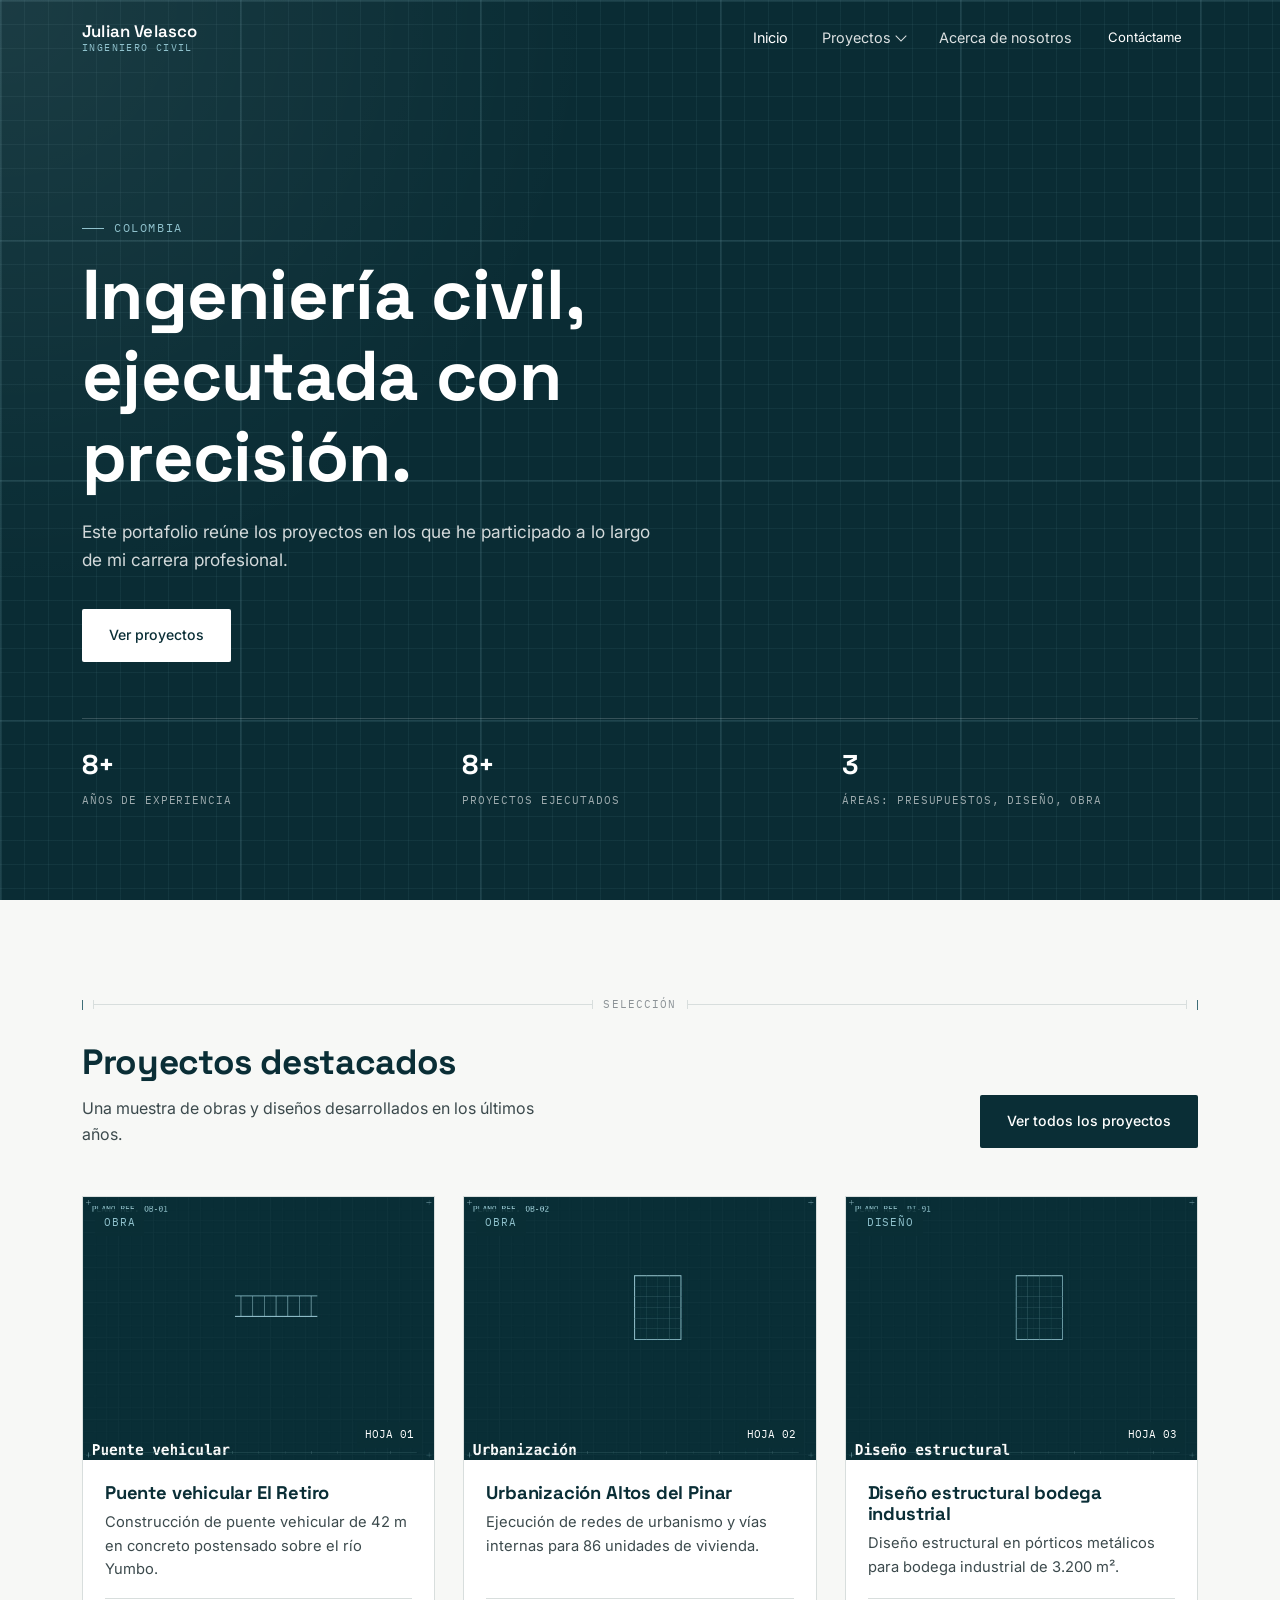
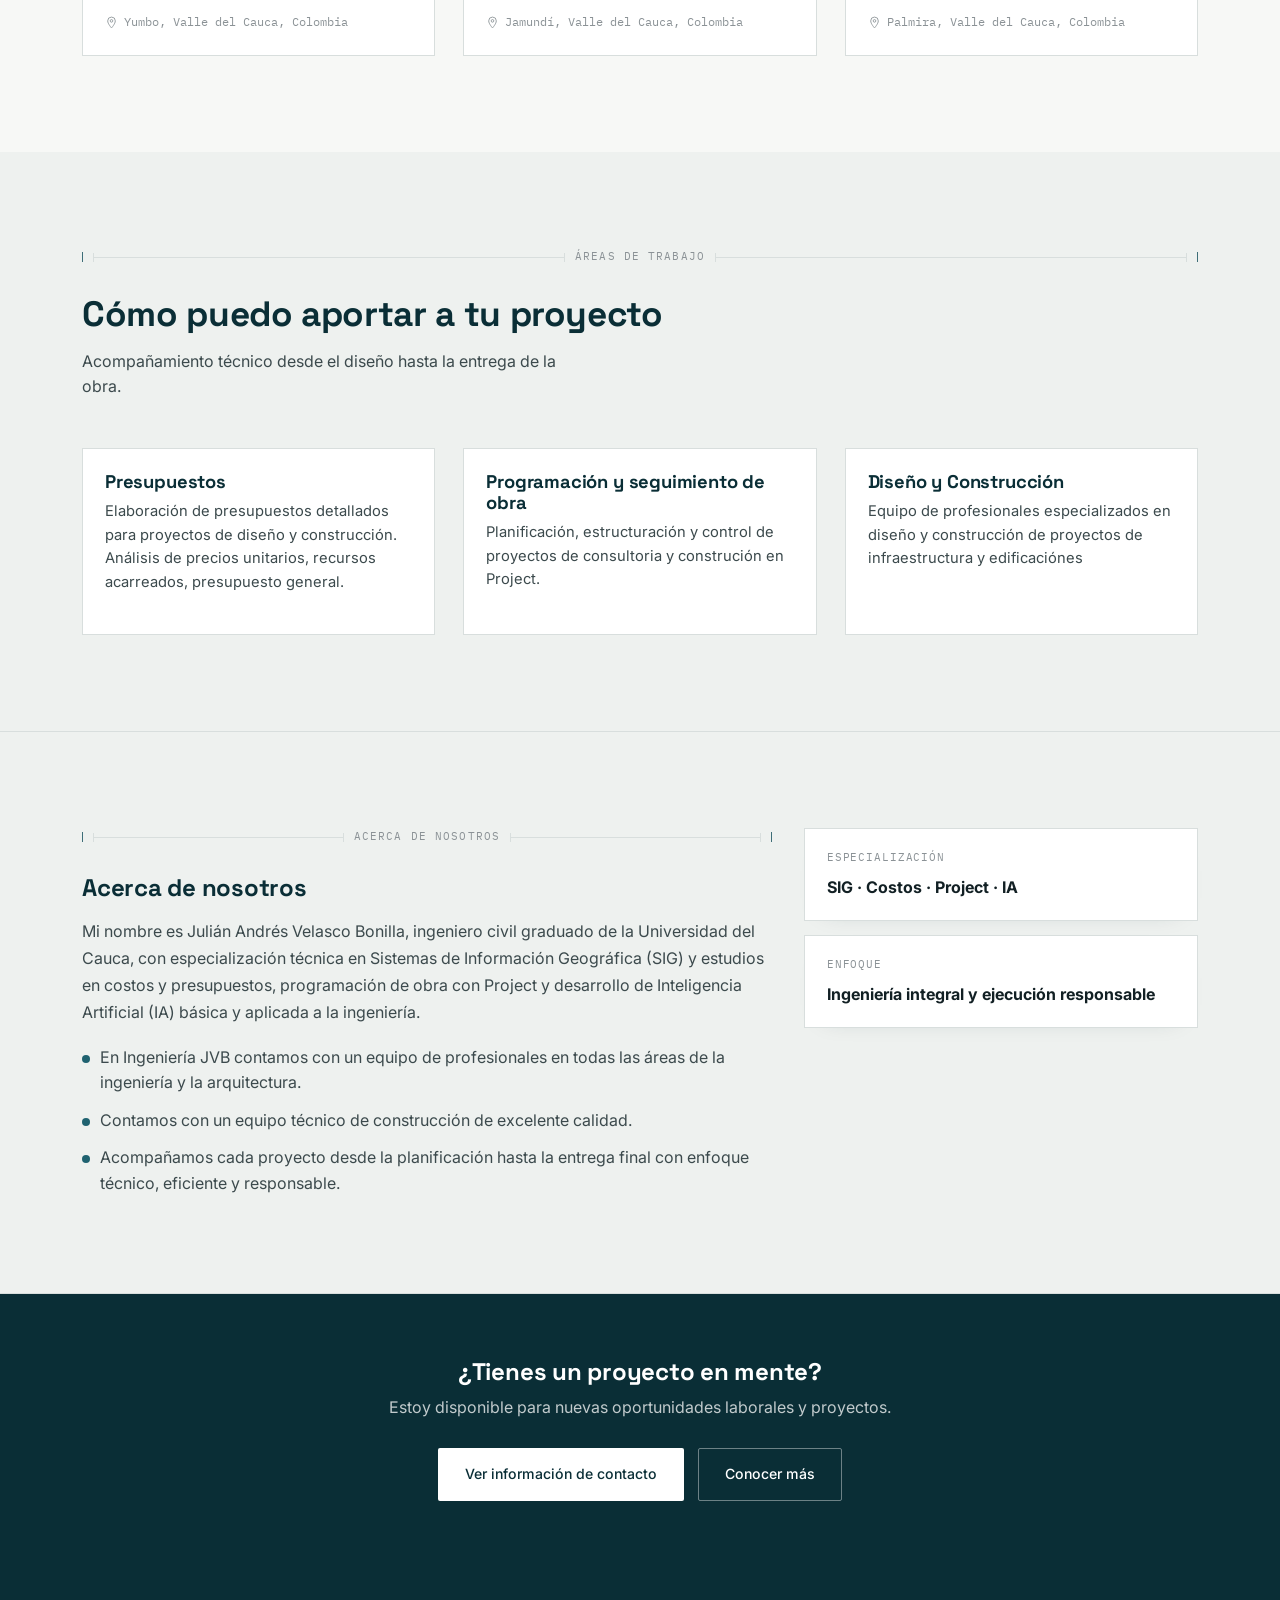
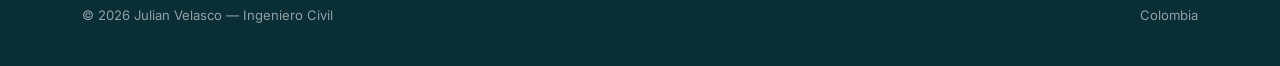
==== index.html @ fae8a579 "Actualizar ubicacion y contenido del sitio" ====
<!DOCTYPE html>
<html lang="es">
<head>
<meta charset="UTF-8">
<meta name="viewport" content="width=device-width, initial-scale=1.0">
<title>Julian Velasco — Ingeniero Civil</title>
<link rel="icon" type="image/png" href="assets/favicon.png">
<meta name="description" content="Portafolio profesional de ingeniería civil: proyectos de obra, diseño estructural, vial e hidráulico.">
<link rel="preconnect" href="https://fonts.googleapis.com">
<link href="https://fonts.googleapis.com/css2?family=Space+Grotesk:wght@500;600;700&family=Inter:wght@400;500;600&family=IBM+Plex+Mono:wght@400;500&display=swap" rel="stylesheet">
<link rel="stylesheet" href="css/style.css">
</head>
<body>

<nav class="nav">
  <div class="nav-inner">
    <a href="index.html" class="brand">Julian Velasco<small>Ingeniero Civil</small></a>
    <button class="nav-toggle" aria-label="Abrir menú"><span></span><span></span><span></span></button>
    <ul class="nav-links">
      <li><a href="index.html" class="active">Inicio</a></li>
      <li class="has-dropdown">
        <button class="drop-btn">Proyectos <span class="caret"></span></button>
        <ul class="dropdown">
          <li><a href="proyectos.html">Todos los proyectos</a></li>
          <li><a href="proyectos.html?cat=obra">Obra</a></li>
          <li><a href="proyectos.html?cat=diseno">Diseños</a></li>
        </ul>
      </li>
      <li><a href="#acerca">Acerca de nosotros</a></li>
      <li><a href="contacto.html#contacto" class="nav-cta">Contáctame</a></li>
    </ul>
  </div>
</nav>

<header class="hero">
  <img class="hero-photo" src="assets/img/hero.jpg" alt="Obra civil en construcción">
  <div class="hero-grid"></div>
  <div class="hero-inner">
    <div class="eyebrow">Colombia</div>
    <h1>Ingeniería civil, ejecutada con precisión.</h1>
    <p class="lead">Este portafolio reúne los proyectos en los que he participado a lo largo de mi carrera profesional.</p>
    <div class="hero-actions">
      <a href="proyectos.html" class="btn btn-primary">Ver proyectos</a>
      
    </div>
    <div class="hero-stats">
      <div class="stat"><b>8+</b><span>Años de experiencia</span></div>
      <div class="stat"><b>8+</b><span>Proyectos ejecutados</span></div>
      <div class="stat"><b>3</b><span>Áreas: Presupuestos, diseño, obra</span></div>
      
    </div>
  </div>
</header>

<section id="proyectos">
  <div class="container">
    <div class="dimline"><span class="tick"></span><span class="rule"></span><span class="label">Selección</span><span class="rule"></span><span class="tick"></span></div>
    <div class="section-head">
      <div>
        <h2>Proyectos destacados</h2>
        <p>Una muestra de obras y diseños desarrollados en los últimos años.</p>
      </div>
      <a href="proyectos.html" class="btn btn-dark">Ver todos los proyectos</a>
    </div>
    <div class="grid-projects" id="featured-projects"></div>
  </div>
</section>

<section style="background:var(--paper-dim);">
  <div class="container">
    <div class="dimline"><span class="tick"></span><span class="rule"></span><span class="label">Áreas de trabajo</span><span class="rule"></span><span class="tick"></span></div>
    <div class="section-head">
      <div>
        <h2>Cómo puedo aportar a tu proyecto</h2>
        <p>Acompañamiento técnico desde el diseño hasta la entrega de la obra.</p>
      </div>
    </div>
    <div class="grid-projects">
      <div class="sheet-card" style="cursor:default;">
        <div class="sheet-body">
          <h3>Presupuestos</h3>
          <p>Elaboración de presupuestos detallados para proyectos de diseño y construcción. Análisis de precios unitarios, recursos acarreados, presupuesto general.</p>
        </div>
      </div>
      <div class="sheet-card" style="cursor:default;">
        <div class="sheet-body">
          <h3>Programación y seguimiento de obra</h3>
          <p>Planificación, estructuración y control de proyectos de consultoria y construción en Project.</p>
        </div>
      </div>
      <div class="sheet-card" style="cursor:default;">
        <div class="sheet-body">
          <h3>Diseño y Construcción</h3>
          <p>Equipo de profesionales especializados en diseño y construcción de proyectos de infraestructura y edificaciónes</p>
        </div>
      </div>
    </div>
  </div>
</section>

<section id="acerca" class="about-section">
  <div class="container about-grid">
    <div class="about-copy">
      <div class="dimline"><span class="tick"></span><span class="rule"></span><span class="label">Acerca de nosotros</span><span class="rule"></span><span class="tick"></span></div>
      <h2 id="about-title">Acerca de nosotros</h2>
      <p id="about-description"></p>
      <ul id="about-list" class="about-list"></ul>
    </div>
    <div class="about-panel">
      <div class="mini-stat">
        <span>Especialización</span>
        <strong>SIG · Costos · Project · IA</strong>
      </div>
      <div class="mini-stat">
        <span>Enfoque</span>
        <strong>Ingeniería integral y ejecución responsable</strong>
      </div>
    </div>
  </div>
</section>

<section class="contact-cta">
  <div class="container">
    <h2>¿Tienes un proyecto en mente?</h2>
    <p>Estoy disponible para nuevas oportunidades laborales y proyectos.</p>
    <div class="contact-links">
      <a href="contacto.html#contacto" class="btn btn-primary">Ver información de contacto</a>
      <a href="#acerca" class="btn btn-ghost">Conocer más</a>
    </div>
  </div>
</section>

<footer>
  <div class="container footer-inner">
    <span>© <span id="year"></span> Julian Velasco — Ingeniero Civil</span>
    <span>Colombia</span>
  </div>
</footer>

<script src="js/data.js"></script>
<script src="js/main.js"></script>
</body>
</html>
---- css/style.css ----
/* ============================================================
   SISTEMA DE DISEÑO — Portafolio Ingeniería Civil
   Paleta: azul petróleo + blanco, acento "blueprint"
   ============================================================ */

:root{
  /* Color */
  --petrol-950:#0A2E36;
  --petrol-800:#123C46;
  --petrol-700:#17505D;
  --petrol-600:#1F6270;
  --petrol-500:#2C7F8F;
  --blueprint:#8FC1CC;
  --blueprint-dim:#3E6E78;
  --paper:#F7F8F6;
  --paper-dim:#EEF1EF;
  --ink:#122024;
  --ink-soft:#3C4A4D;
  --concrete:#8B9296;
  --line:#D8DEDD;
  --white:#FFFFFF;

  /* Tipografía */
  --font-display:'Space Grotesk', sans-serif;
  --font-body:'Inter', sans-serif;
  --font-mono:'IBM Plex Mono', monospace;

  /* Layout */
  --maxw:1180px;
  --nav-h:76px;
  --radius:2px;
}

*{box-sizing:border-box;}
html{scroll-behavior:smooth;}
body{
  margin:0;
  font-family:var(--font-body);
  color:var(--ink);
  background:var(--paper);
  line-height:1.6;
  -webkit-font-smoothing:antialiased;
}
h1,h2,h3,h4{
  font-family:var(--font-display);
  color:var(--petrol-950);
  margin:0 0 .4em 0;
  line-height:1.15;
  letter-spacing:-0.01em;
}
a{color:inherit;text-decoration:none;}
img{max-width:100%;display:block;}
ul{margin:0;padding:0;list-style:none;}
button{font-family:inherit;cursor:pointer;}

.mono{font-family:var(--font-mono);}
.container{max-width:var(--maxw);margin:0 auto;padding:0 32px;}
.eyebrow{
  font-family:var(--font-mono);
  font-size:.72rem;
  letter-spacing:.14em;
  text-transform:uppercase;
  color:var(--blueprint-dim);
  display:flex;
  align-items:center;
  gap:10px;
}
.eyebrow::before{
  content:'';
  width:22px;height:1px;
  background:var(--blueprint-dim);
  display:inline-block;
}

:focus-visible{
  outline:2px solid var(--petrol-600);
  outline-offset:3px;
}

@media (prefers-reduced-motion: reduce){
  *{animation:none !important; transition:none !important; scroll-behavior:auto !important;}
}

/* ============================================================
   BARRA DE MEDICIÓN — elemento firma, usada como separador
   ============================================================ */
.dimline{
  display:flex;
  align-items:center;
  gap:10px;
  color:var(--blueprint-dim);
  margin:0 0 28px 0;
}
.dimline .tick{width:1px;height:10px;background:var(--blueprint-dim);}
.dimline .rule{flex:1;height:1px;background:var(--line);position:relative;}
.dimline .rule::before,
.dimline .rule::after{
  content:'';
  position:absolute;top:-4px;
  width:1px;height:9px;background:var(--line);
}
.dimline .rule::before{left:0;}
.dimline .rule::after{right:0;}
.dimline .label{
  font-family:var(--font-mono);
  font-size:.7rem;
  letter-spacing:.1em;
  text-transform:uppercase;
  color:var(--concrete);
  white-space:nowrap;
}

/* ============================================================
   NAVEGACIÓN
   ============================================================ */
.nav{
  position:fixed;top:0;left:0;right:0;
  height:var(--nav-h);
  z-index:100;
  background:rgba(10,46,54,0.0);
  transition:background .3s ease, box-shadow .3s ease;
}
.nav.scrolled{
  background:var(--petrol-950);
  box-shadow:0 1px 0 rgba(255,255,255,.06);
}
.nav.solid{ background:var(--petrol-950); }
.nav-inner{
  max-width:var(--maxw);
  margin:0 auto;
  height:100%;
  padding:0 32px;
  display:flex;
  align-items:center;
  justify-content:space-between;
}
.brand{
  font-family:var(--font-display);
  font-weight:600;
  font-size:1.05rem;
  color:var(--white);
  letter-spacing:.01em;
  display:flex;
  flex-direction:column;
  line-height:1.1;
}
.brand small{
  font-family:var(--font-mono);
  font-size:.62rem;
  letter-spacing:.14em;
  text-transform:uppercase;
  color:var(--blueprint);
  font-weight:400;
  margin-top:2px;
}
.nav-links{
  display:flex;
  align-items:center;
  gap:6px;
}
.nav-links > li{position:relative;}
.nav-links a, .nav-links .drop-btn{
  display:inline-flex;
  align-items:center;
  gap:6px;
  color:rgba(255,255,255,.85);
  font-size:.9rem;
  padding:10px 14px;
  border:none;
  background:none;
  transition:color .2s ease;
}
.nav-links a:hover, .nav-links .drop-btn:hover{color:var(--white);}
.nav-links a.active{color:var(--white);}
.caret{
  width:8px;height:8px;
  border-right:1px solid currentColor;
  border-bottom:1px solid currentColor;
  transform:rotate(45deg);
  margin-top:-3px;
  transition:transform .2s ease;
}
.has-dropdown:hover .caret{transform:rotate(225deg);margin-top:3px;}

.dropdown{
  position:absolute;
  top:100%;left:0;
  min-width:200px;
  background:var(--white);
  border:1px solid var(--line);
  box-shadow:0 12px 24px -8px rgba(10,46,54,.25);
  padding:6px;
  opacity:0;
  visibility:hidden;
  transform:translateY(6px);
  transition:opacity .18s ease, transform .18s ease, visibility .18s;
}
.has-dropdown:hover .dropdown{
  opacity:1;visibility:visible;transform:translateY(0);
}
.dropdown a{
  display:block;
  color:var(--ink) !important;
  padding:10px 12px;
  font-size:.87rem;
  border-radius:2px;
}
.dropdown a:hover{background:var(--paper-dim);}

.nav-cta{
  border:1px solid rgba(255,255,255,.35);
  color:var(--white) !important;
  padding:8px 16px !important;
  font-size:.82rem !important;
}
.nav-cta:hover{
  background:var(--white);
  color:var(--petrol-950) !important;
}

.nav-toggle{
  display:none;
  flex-direction:column;
  gap:5px;
  background:none;border:none;padding:8px;
}
.nav-toggle span{width:22px;height:2px;background:var(--white);display:block;}

@media (max-width: 880px){
  .nav-toggle{display:flex;}
  .nav-links{
    position:fixed;
    top:var(--nav-h);left:0;right:0;bottom:0;
    background:var(--petrol-950);
    flex-direction:column;
    align-items:stretch;
    padding:12px 24px 40px;
    gap:0;
    overflow-y:auto;
    transform:translateX(100%);
    transition:transform .25s ease;
  }
  .nav-links.open{transform:translateX(0);}
  .nav-links a, .nav-links .drop-btn{
    width:100%;
    padding:16px 4px;
    border-bottom:1px solid rgba(255,255,255,.08);
    justify-content:space-between;
    color:var(--white);
  }
  .dropdown{
    position:static;
    opacity:1;visibility:visible;transform:none;
    display:none;
    background:rgba(255,255,255,.04);
    border:none;box-shadow:none;
    padding:0 0 0 12px;
  }
  .has-dropdown.open .dropdown{display:block;}
  .has-dropdown.open .caret{transform:rotate(225deg);}
  .dropdown a{color:rgba(255,255,255,.75) !important;border-bottom:none;padding:12px;}
  .nav-cta{margin-top:16px;text-align:center;}
}

/* ============================================================
   HERO
   ============================================================ */
.hero{
  position:relative;
  min-height:100vh;
  display:flex;
  align-items:flex-end;
  color:var(--white);
  background:
    radial-gradient(circle at top left, rgba(255,255,255,.08), transparent 38%),
    linear-gradient(180deg, rgba(10,46,54,.72) 0%, rgba(10,46,54,.38) 45%, rgba(10,46,54,.95) 100%),
    var(--petrol-950);
  overflow:hidden;
}
.hero-photo{
  display:none;
}
.hero-grid{
  position:absolute;
  inset:0;
  display:block;
  background-color:rgba(8,35,40,.12);
  background-image:
    linear-gradient(rgba(143,193,204,.12) 1px, transparent 1px),
    linear-gradient(90deg, rgba(143,193,204,.12) 1px, transparent 1px),
    linear-gradient(rgba(143,193,204,.20) 2px, transparent 2px),
    linear-gradient(90deg, rgba(143,193,204,.20) 2px, transparent 2px);
  background-size:24px 24px, 24px 24px, 240px 240px, 240px 240px;
  opacity:.55;
  pointer-events:none;
  z-index:0;
}

.hero-inner{
  position:relative;
  z-index:2;
  width:100%;
  padding:calc(var(--nav-h) + 24px) 32px 88px;
  max-width:var(--maxw);
  margin:0 auto;
}
.hero .eyebrow{color:var(--blueprint);}
.hero .eyebrow::before{background:var(--blueprint);}
.hero h1{
  color:var(--white);
  font-size:clamp(2.4rem, 6vw, 4.4rem);
  max-width:14ch;
  margin:18px 0 20px;
}
.hero p.lead{
  max-width:52ch;
  font-size:1.08rem;
  color:rgba(255,255,255,.82);
  margin-bottom:36px;
}
.hero-actions{display:flex;gap:14px;flex-wrap:wrap;margin-bottom:56px;}

.btn{
  display:inline-flex;
  align-items:center;
  gap:8px;
  padding:14px 26px;
  font-size:.88rem;
  font-weight:500;
  border-radius:2px;
  border:1px solid transparent;
  transition:all .2s ease;
}
.btn-primary{background:var(--white);color:var(--petrol-950);}
.btn-primary:hover{background:var(--blueprint);}
.btn-ghost{border-color:rgba(255,255,255,.4);color:var(--white);}
.btn-ghost:hover{background:rgba(255,255,255,.1);border-color:var(--white);}
.btn-dark{background:var(--petrol-950);color:var(--white);}
.btn-dark:hover{background:var(--petrol-700);}

.hero-stats{
  display:grid;
  grid-template-columns:repeat(auto-fit, minmax(140px,1fr));
  border-top:1px solid rgba(255,255,255,.18);
  padding-top:24px;
  gap:24px;
}
.hero-stats .stat b{
  display:block;
  font-family:var(--font-display);
  font-size:1.7rem;
  color:var(--white);
}
.hero-stats .stat span{
  font-family:var(--font-mono);
  font-size:.68rem;
  letter-spacing:.08em;
  text-transform:uppercase;
  color:rgba(255,255,255,.6);
}

/* ============================================================
   SECCIONES GENERALES
   ============================================================ */
section{padding:96px 0;}
.section-head{
  display:flex;
  justify-content:space-between;
  align-items:flex-end;
  gap:24px;
  margin-bottom:48px;
  flex-wrap:wrap;
}
.section-head h2{font-size:clamp(1.6rem,3vw,2.2rem);}
.section-head p{color:var(--ink-soft);max-width:48ch;margin:0;}

.page-header{
  padding:calc(var(--nav-h) + 64px) 0 56px;
  background:var(--petrol-950);
  color:var(--white);
  position:relative;
  overflow:hidden;
}
.page-header .hero-grid{opacity:.5;}
.page-header h1{color:var(--white);font-size:clamp(2rem,4vw,3rem);margin-bottom:12px;}
.page-header p{color:rgba(255,255,255,.75);max-width:60ch;margin:0;}
.page-header .eyebrow{color:var(--blueprint);margin-bottom:14px;}
.page-header .eyebrow::before{background:var(--blueprint);}

.page-header + .contact-summary {
  margin-top: 0;
}

.contact-summary {
  background: var(--white);
  border-top: 1px solid var(--line);
  border-bottom: 1px solid var(--line);
  padding: 0;
  height: 220px;
  width: min(50vw, 700px);
  margin: 0 auto;
}

/* Tarjetas de proyecto — estilo "hoja de plano" */
.grid-projects{
  display:grid;
  grid-template-columns:repeat(auto-fill, minmax(300px,1fr));
  gap:28px;
}
.sheet-card{
  background:var(--white);
  border:1px solid var(--line);
  transition:transform .22s ease, box-shadow .22s ease, border-color .22s ease;
  display:flex;
  flex-direction:column;
}
.sheet-card:hover{
  transform:translateY(-4px);
  box-shadow:0 20px 32px -16px rgba(10,46,54,.22);
  border-color:var(--petrol-500);
}
.sheet-media{
  position:relative;
  aspect-ratio:4/3;
  overflow:hidden;
  background:var(--petrol-800);
}
.sheet-media img{width:100%;height:100%;object-fit:cover;transition:transform .4s ease;}
.sheet-card:hover .sheet-media img{transform:scale(1.05);}
.sheet-tag{
  position:absolute;top:12px;left:12px;
  background:rgba(10,46,54,.85);
  color:var(--blueprint);
  font-family:var(--font-mono);
  font-size:.66rem;
  letter-spacing:.08em;
  text-transform:uppercase;
  padding:5px 9px;
}
.sheet-num{
  position:absolute;bottom:12px;right:12px;
  font-family:var(--font-mono);
  font-size:.7rem;
  color:var(--white);
  background:rgba(10,46,54,.85);
  padding:4px 8px;
}
.sheet-body{padding:22px 22px 24px;flex:1;display:flex;flex-direction:column;}
.sheet-body h3{font-size:1.15rem;margin-bottom:8px;}
.sheet-body p{color:var(--ink-soft);font-size:.92rem;margin:0 0 16px;flex:1;}
.sheet-loc{
  display:flex;
  align-items:center;
  gap:6px;
  font-family:var(--font-mono);
  font-size:.72rem;
  color:var(--concrete);
  padding-top:14px;
  border-top:1px solid var(--line);
}
.sheet-loc svg{flex-shrink:0;}

/* Filtros de categoría */
.filters{
  display:flex;
  gap:8px;
  margin-bottom:40px;
  flex-wrap:wrap;
}
.filter-btn{
  background:var(--white);
  border:1px solid var(--line);
  color:var(--ink-soft);
  padding:9px 18px;
  font-size:.82rem;
  font-family:var(--font-mono);
  letter-spacing:.03em;
  border-radius:2px;
  transition:all .18s ease;
}
.filter-btn:hover{border-color:var(--petrol-600);color:var(--petrol-700);}
.filter-btn.active{background:var(--petrol-950);border-color:var(--petrol-950);color:var(--white);}

/* ============================================================
   DETALLE DE PROYECTO
   ============================================================ */
.project-detail .page-header{padding-bottom:40px;}
.detail-meta{
  display:flex;
  flex-wrap:wrap;
  gap:32px;
  margin-top:28px;
  padding-top:24px;
  border-top:1px solid rgba(255,255,255,.15);
}
.detail-meta .meta-item span{
  display:block;
  font-family:var(--font-mono);
  font-size:.66rem;
  letter-spacing:.1em;
  text-transform:uppercase;
  color:var(--blueprint);
  margin-bottom:4px;
}
.detail-meta .meta-item b{color:var(--white);font-weight:500;font-size:.95rem;}

.detail-body{padding-top:64px;}
.detail-grid{
  display:grid;
  grid-template-columns:1.6fr 1fr;
  gap:56px;
}
.detail-desc h2{font-size:1.4rem;margin-bottom:18px;}
.detail-desc p{color:var(--ink-soft);margin-bottom:18px;}
.detail-desc ul{margin:0 0 18px 0;}
.detail-desc li{
  color:var(--ink-soft);
  padding-left:20px;
  position:relative;
  margin-bottom:10px;
}
.detail-desc li::before{
  content:'';
  position:absolute;left:0;top:9px;
  width:8px;height:1px;background:var(--petrol-600);
}
.detail-map{
  background:var(--paper-dim);
  border:1px solid var(--line);
  padding:20px;
  align-self:start;
  position:sticky;top:calc(var(--nav-h) + 24px);
}
.detail-map h4{
  font-family:var(--font-mono);
  font-size:.7rem;
  letter-spacing:.1em;
  text-transform:uppercase;
  color:var(--concrete);
  margin-bottom:14px;
}
.coord{
  font-family:var(--font-mono);
  color:var(--petrol-700);
  font-size:.95rem;
  margin-bottom:10px;
}
.detail-map iframe{width:100%;height:220px;border:0;filter:grayscale(.2);}
.detail-map a.map-link{
  display:inline-block;margin-top:12px;
  font-size:.82rem;color:var(--petrol-600);
  border-bottom:1px solid currentColor;
}

.gallery{
  display:grid;
  grid-template-columns:repeat(auto-fill,minmax(220px,1fr));
  gap:14px;
  margin-top:48px;
}
.gallery img, .gallery video{
  width:100%;height:200px;object-fit:cover;
  border:1px solid var(--line);
}

/* ============================================================
   CERTIFICADOS
   ============================================================ */
.cert-tabs{display:flex;gap:6px;margin-bottom:40px;border-bottom:1px solid var(--line);}
.cert-tab-btn{
  background:none;border:none;
  padding:14px 6px;margin-right:28px;
  font-family:var(--font-mono);
  font-size:.8rem;letter-spacing:.05em;text-transform:uppercase;
  color:var(--concrete);
  border-bottom:2px solid transparent;
  margin-bottom:-1px;
}
.cert-tab-btn.active{color:var(--petrol-950);border-bottom-color:var(--petrol-600);}
.cert-panel{display:none;}
.cert-panel.active{display:block;}

.grid-certs{
  display:grid;
  grid-template-columns:repeat(auto-fill,minmax(260px,1fr));
  gap:24px;
}
.cert-card{
  background:var(--white);
  border:1px solid var(--line);
  overflow:hidden;
}
.cert-thumb{aspect-ratio:1.4/1;background:var(--paper-dim);overflow:hidden;}
.cert-thumb img{width:100%;height:100%;object-fit:cover;}
.cert-info{padding:18px 20px;}
.cert-info h4{font-size:1rem;margin-bottom:4px;}
.cert-info p{margin:0;font-size:.84rem;color:var(--ink-soft);}
.cert-info .cert-year{
  font-family:var(--font-mono);
  font-size:.7rem;color:var(--concrete);
  margin-top:8px;display:block;
}
.cert-info a.cert-view{
  display:inline-block;margin-top:10px;
  font-size:.8rem;color:var(--petrol-600);
  border-bottom:1px solid currentColor;
}

/* ============================================================
   CONTACTOS / REFERENCIAS
   ============================================================ */
.grid-refs{
  display:grid;
  grid-template-columns:repeat(auto-fill,minmax(300px,1fr));
  gap:24px;
}
.ref-card{
  background:var(--white);
  border:1px solid var(--line);
  padding:26px;
  border-top:3px solid var(--petrol-600);
}
.ref-card h4{font-size:1.05rem;margin-bottom:2px;}
.ref-role{
  font-family:var(--font-mono);
  font-size:.74rem;color:var(--blueprint-dim);
  margin-bottom:14px;display:block;
}
.ref-company{
  font-weight:600;color:var(--ink);
  margin-bottom:14px;font-size:.9rem;
}
.ref-list{margin-top:14px;border-top:1px solid var(--line);padding-top:14px;}
.ref-list li{
  display:flex;gap:10px;align-items:center;
  font-size:.86rem;color:var(--ink-soft);
  margin-bottom:8px;
}
.ref-list li svg{flex-shrink:0;color:var(--petrol-600);}
.ref-list a{color:var(--ink-soft);}
.ref-list a:hover{color:var(--petrol-700);}
.ref-note{
  background:var(--paper-dim);
  border:1px dashed var(--line);
  padding:20px 24px;
  font-size:.85rem;
  color:var(--ink-soft);
  margin-bottom:40px;
}

/* Contacto directo */
.contact-cta{
  background:var(--petrol-950);
  color:var(--white);
  padding:64px 0;
  text-align:center;
  margin-top: 0;
}
.contact-cta h2{color:var(--white);}
.contact-cta p{color:rgba(255,255,255,.75);max-width:52ch;margin:0 auto 28px;}
.contact-links{display:flex;gap:14px;justify-content:center;flex-wrap:wrap;}

.about-section{
  background:var(--paper-dim);
  border-top:1px solid var(--line);
  border-bottom:1px solid var(--line);
}
.about-grid{
  display:grid;
  grid-template-columns:1.4fr .8fr;
  gap:32px;
  align-items:start;
}
.about-copy h2{
  margin:18px 0 16px;
}
.about-copy p{
  color:var(--ink-soft);
  line-height:1.7;
  margin:0 0 18px;
}
.about-list{
  list-style:none;
  padding:0;
  margin:0;
  display:grid;
  gap:12px;
}
.about-list li{
  position:relative;
  padding-left:18px;
  color:var(--ink-soft);
}
.about-list li::before{
  content:"";
  position:absolute;
  left:0;
  top:10px;
  width:8px;
  height:8px;
  border-radius:50%;
  background:var(--petrol-600);
}
.about-panel{
  display:grid;
  gap:14px;
}
.mini-stat{
  background:var(--white);
  border:1px solid var(--line);
  padding:20px 22px;
  box-shadow:0 10px 25px -22px rgba(10,46,54,.25);
}
.mini-stat span{
  display:block;
  font-family:var(--font-mono);
  font-size:.68rem;
  letter-spacing:.08em;
  text-transform:uppercase;
  color:var(--concrete);
  margin-bottom:8px;
}
.mini-stat strong{
  font-size:1rem;
  color:var(--ink);
  line-height:1.5;
}

/* ============================================================
   FOOTER
   ============================================================ */
footer{
  background:var(--petrol-950);
  color:rgba(255,255,255,.55);
  padding:40px 0;
  font-size:.82rem;
}
.footer-inner{
  display:flex;justify-content:space-between;align-items:center;flex-wrap:wrap;gap:16px;
}
footer a{color:rgba(255,255,255,.8);}
footer a:hover{color:var(--white);}

@media (max-width: 780px){
  .detail-grid{grid-template-columns:1fr;}
  .detail-map{position:static;}
  section{padding:64px 0;}
}
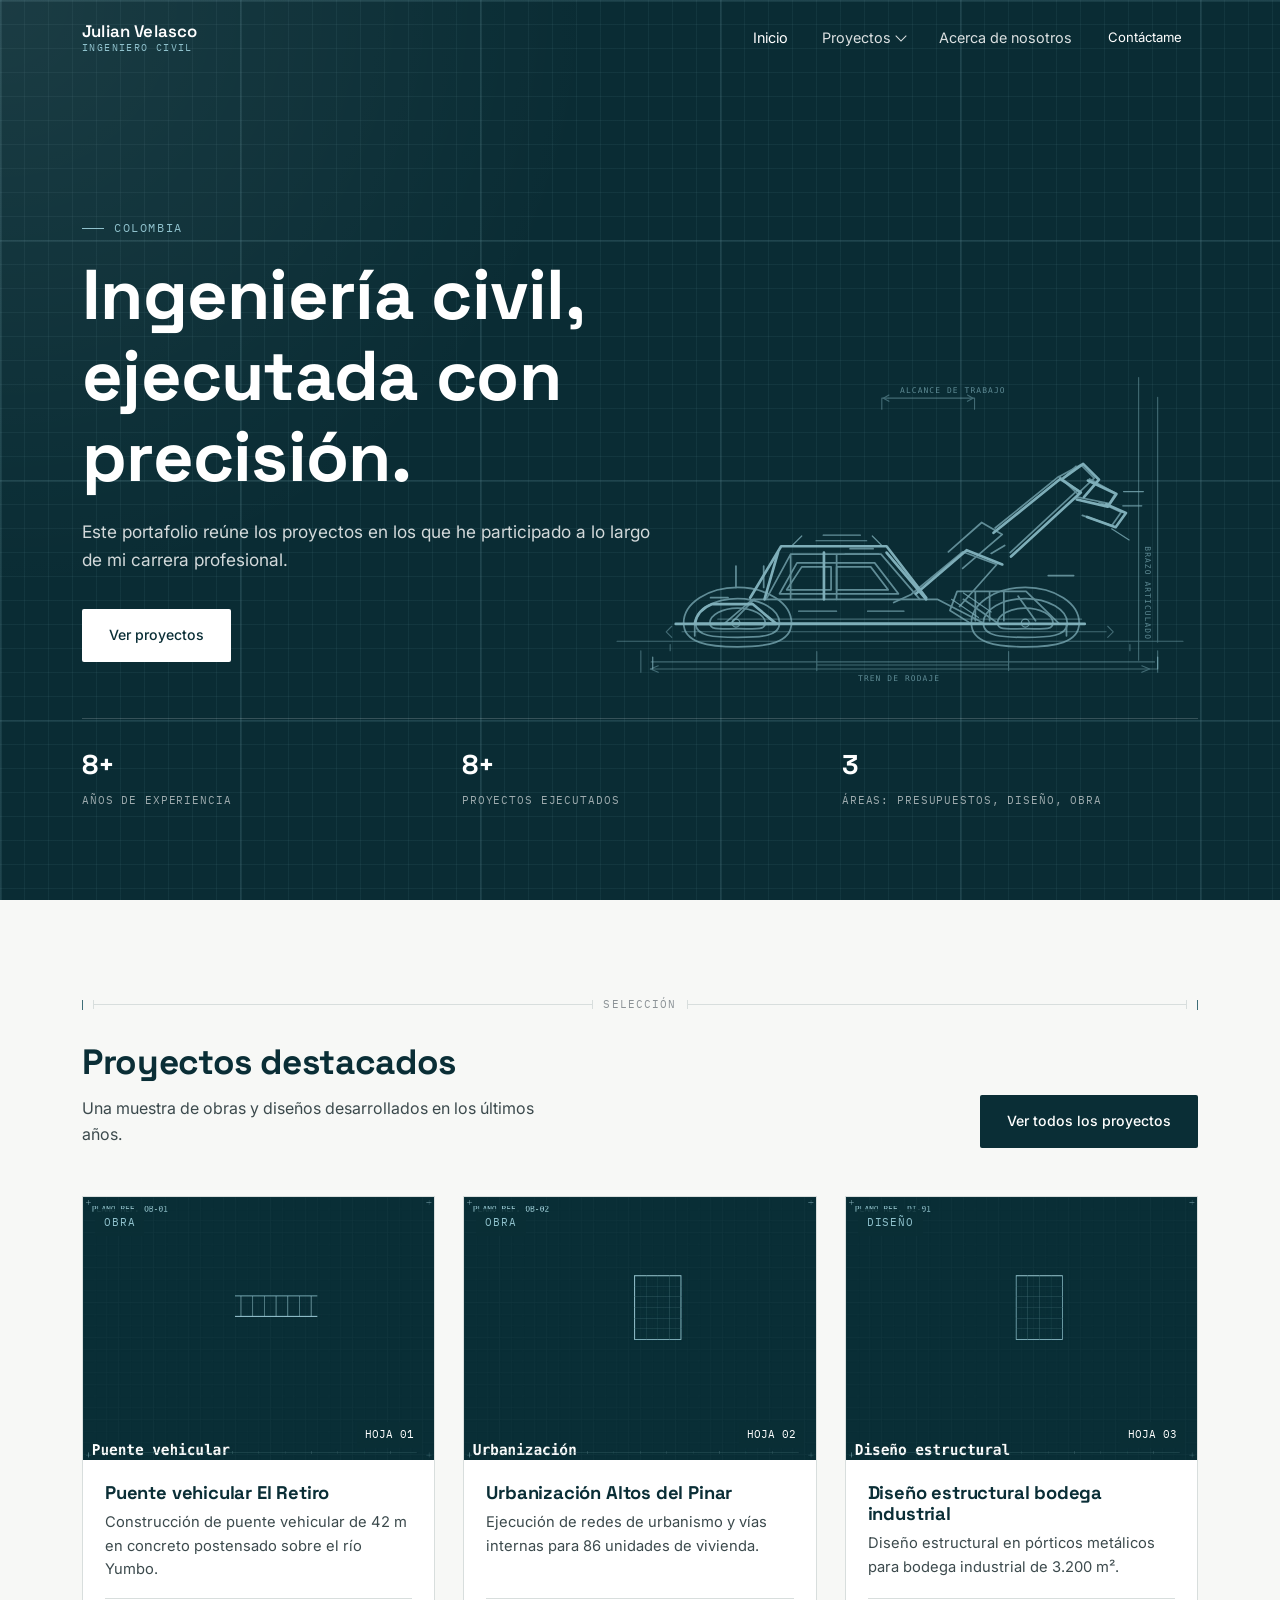
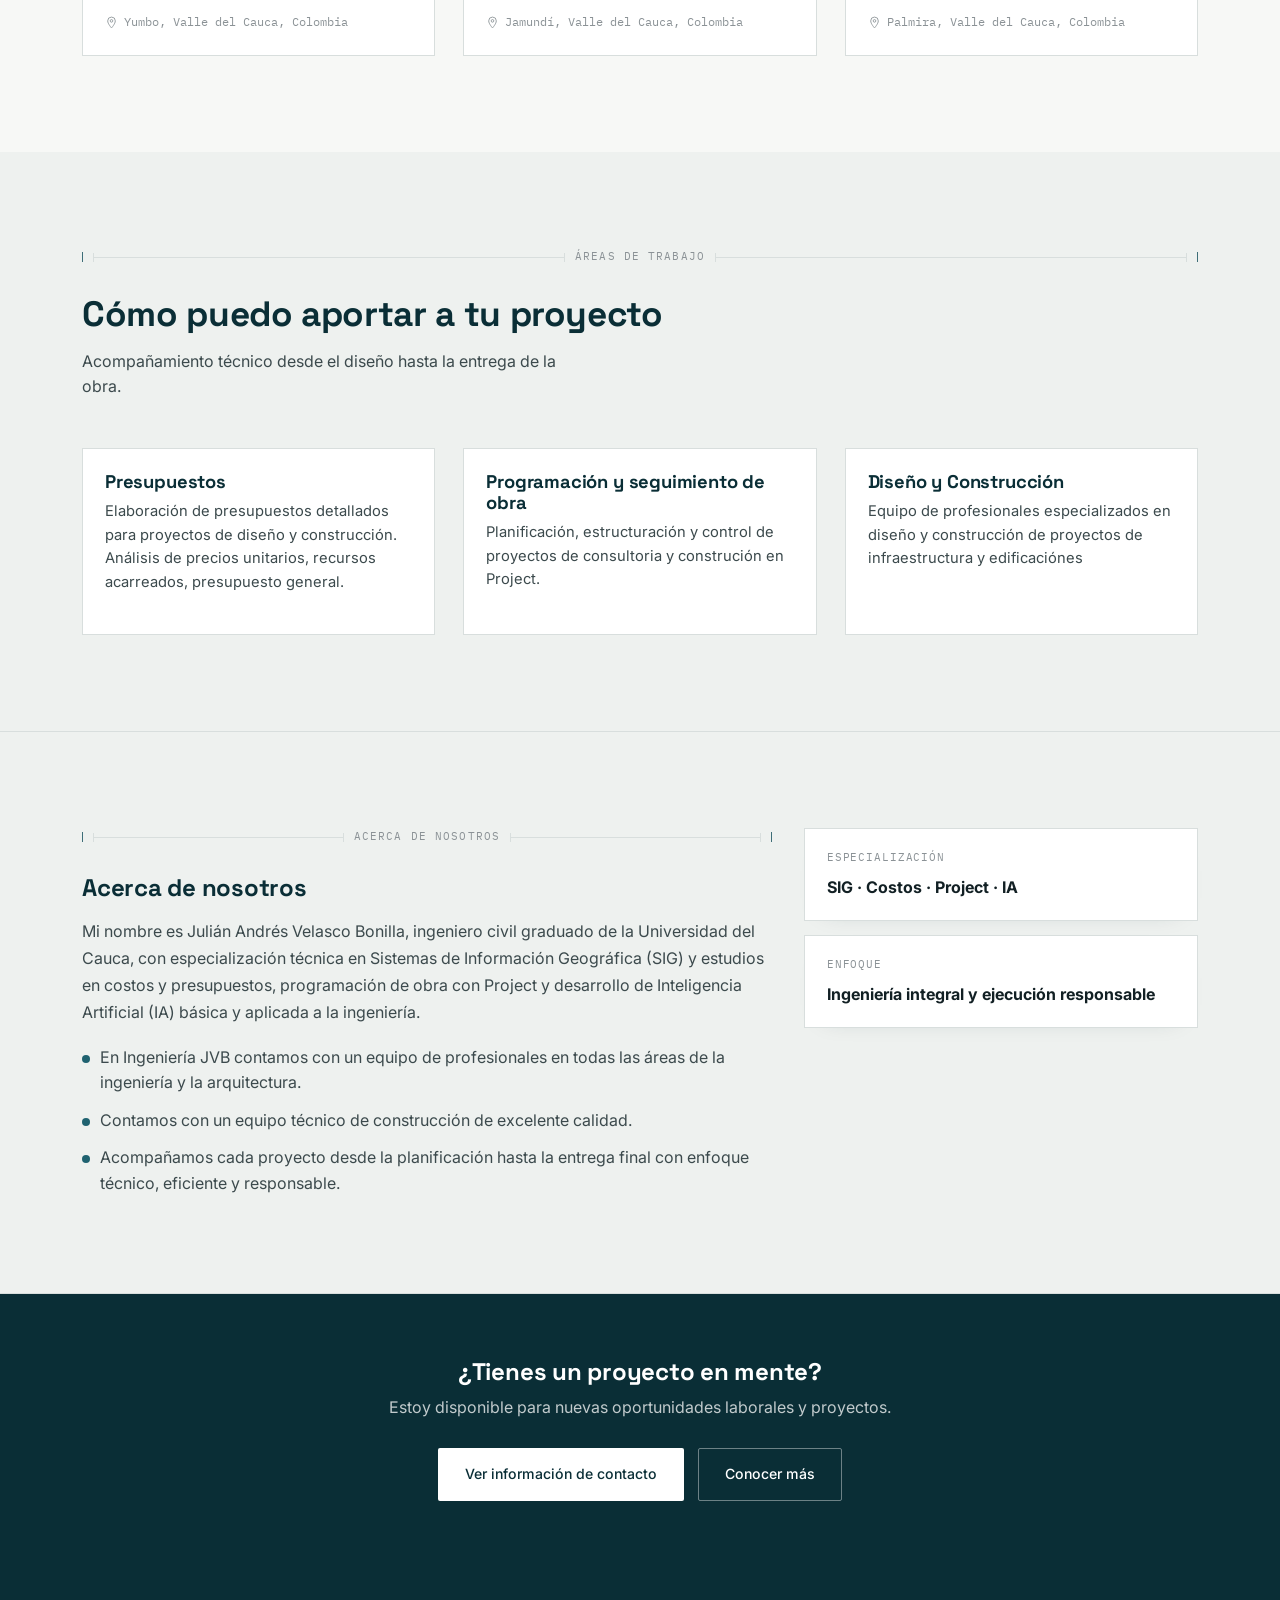
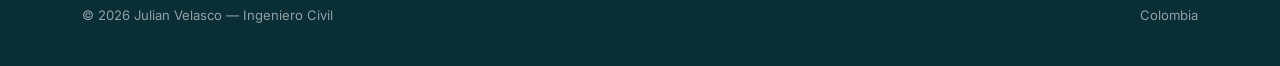
==== commit ee5223df: "Add CAD excavator illustration to hero Co-authored-by: Copilot <223556219+Copilot@users.noreply.gith" ====
--- a/index.html
+++ b/index.html
@@ -35,6 +35,7 @@
 <header class="hero">
   <img class="hero-photo" src="assets/img/hero.jpg" alt="Obra civil en construcción">
   <div class="hero-grid"></div>
+  <img class="hero-machine" src="assets/img/excavadora-blueprint.svg" alt="Boceto técnico de una retroexcavadora sobre orugas">
   <div class="hero-inner">
     <div class="eyebrow">Colombia</div>
     <h1>Ingeniería civil, ejecutada con precisión.</h1>
--- a/css/style.css
+++ b/css/style.css
@@ -296,6 +296,16 @@
   z-index:0;
 }
 
+.hero-machine{
+  position:absolute;
+  z-index:1;
+  right:4vw;
+  bottom:21%;
+  width:min(51vw, 650px);
+  opacity:.88;
+  pointer-events:none;
+}
+
 .hero-inner{
   position:relative;
   z-index:2;
@@ -359,6 +369,16 @@
   color:rgba(255,255,255,.6);
 }
 
+@media (max-width: 780px){
+  .hero-machine{
+    right:-14%;
+    top:18%;
+    bottom:auto;
+    width:78vw;
+    opacity:.28;
+  }
+}
+
 /* ============================================================
    SECCIONES GENERALES
    ============================================================ */
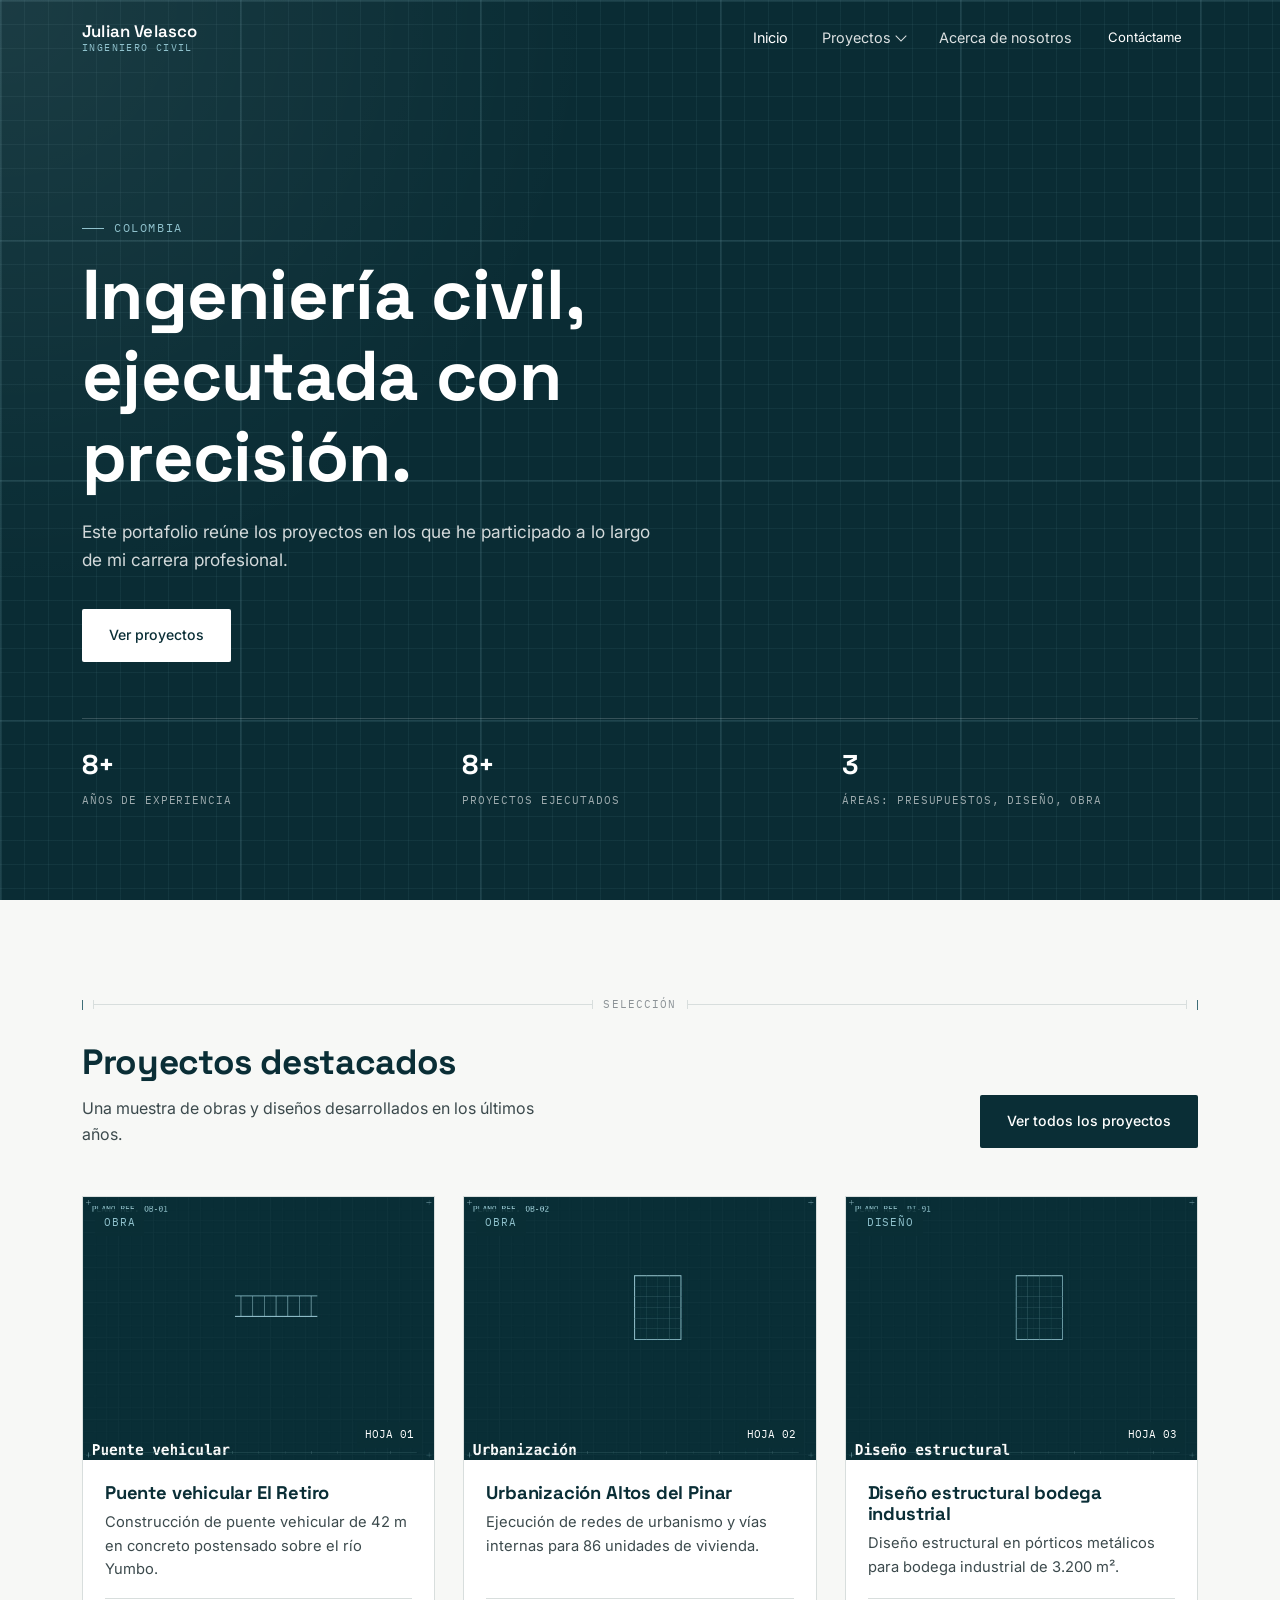
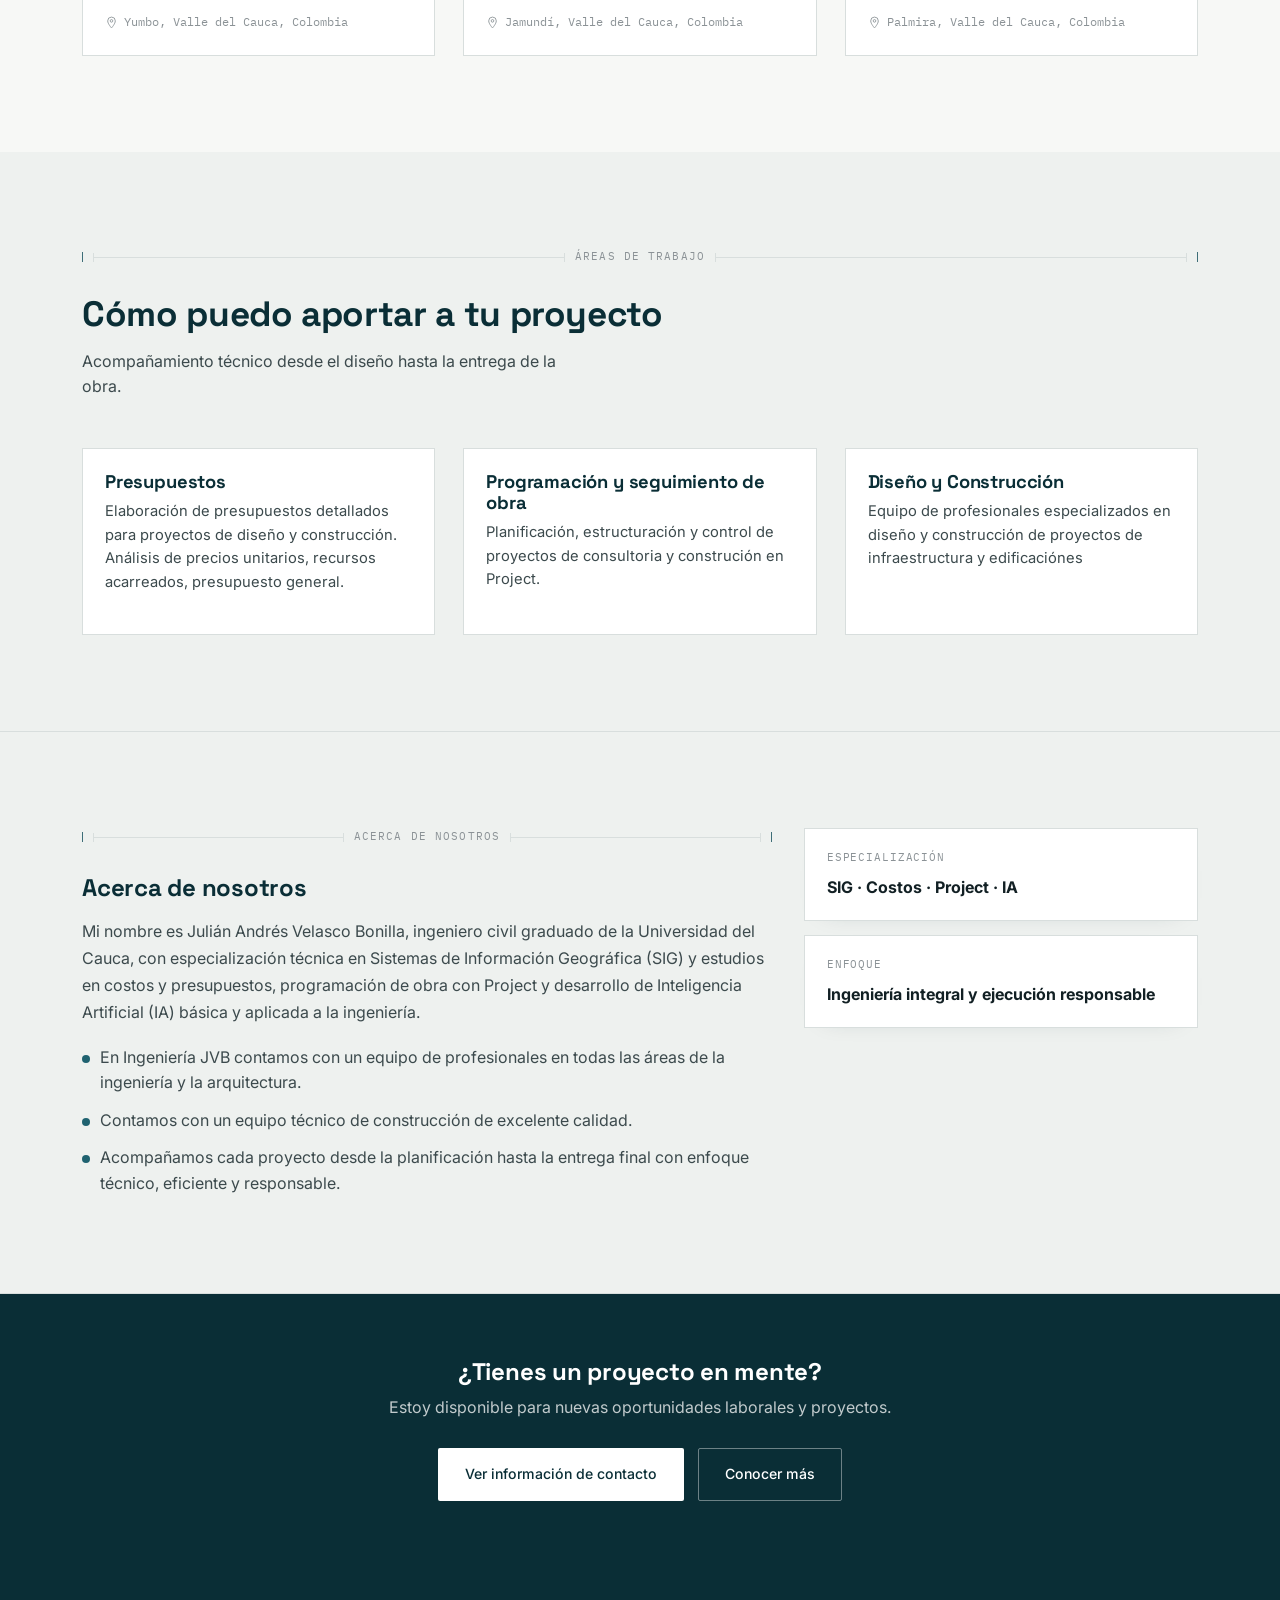
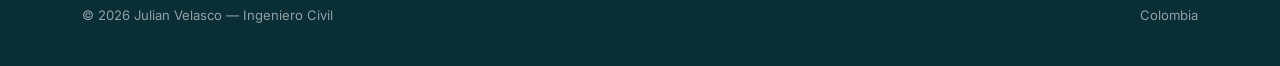
==== commit bf286185: "Remove CAD excavator from homepage hero Co-authored-by: Copilot <223556219+Copilot@users.noreply.git" ====
--- a/index.html
+++ b/index.html
@@ -35,7 +35,6 @@
 <header class="hero">
   <img class="hero-photo" src="assets/img/hero.jpg" alt="Obra civil en construcción">
   <div class="hero-grid"></div>
-  <img class="hero-machine" src="assets/img/excavadora-blueprint.svg" alt="Boceto técnico de una retroexcavadora sobre orugas">
   <div class="hero-inner">
     <div class="eyebrow">Colombia</div>
     <h1>Ingeniería civil, ejecutada con precisión.</h1>
--- a/css/style.css
+++ b/css/style.css
@@ -296,16 +296,6 @@
   z-index:0;
 }
 
-.hero-machine{
-  position:absolute;
-  z-index:1;
-  right:4vw;
-  bottom:21%;
-  width:min(51vw, 650px);
-  opacity:.88;
-  pointer-events:none;
-}
-
 .hero-inner{
   position:relative;
   z-index:2;
@@ -369,16 +359,6 @@
   color:rgba(255,255,255,.6);
 }
 
-@media (max-width: 780px){
-  .hero-machine{
-    right:-14%;
-    top:18%;
-    bottom:auto;
-    width:78vw;
-    opacity:.28;
-  }
-}
-
 /* ============================================================
    SECCIONES GENERALES
    ============================================================ */
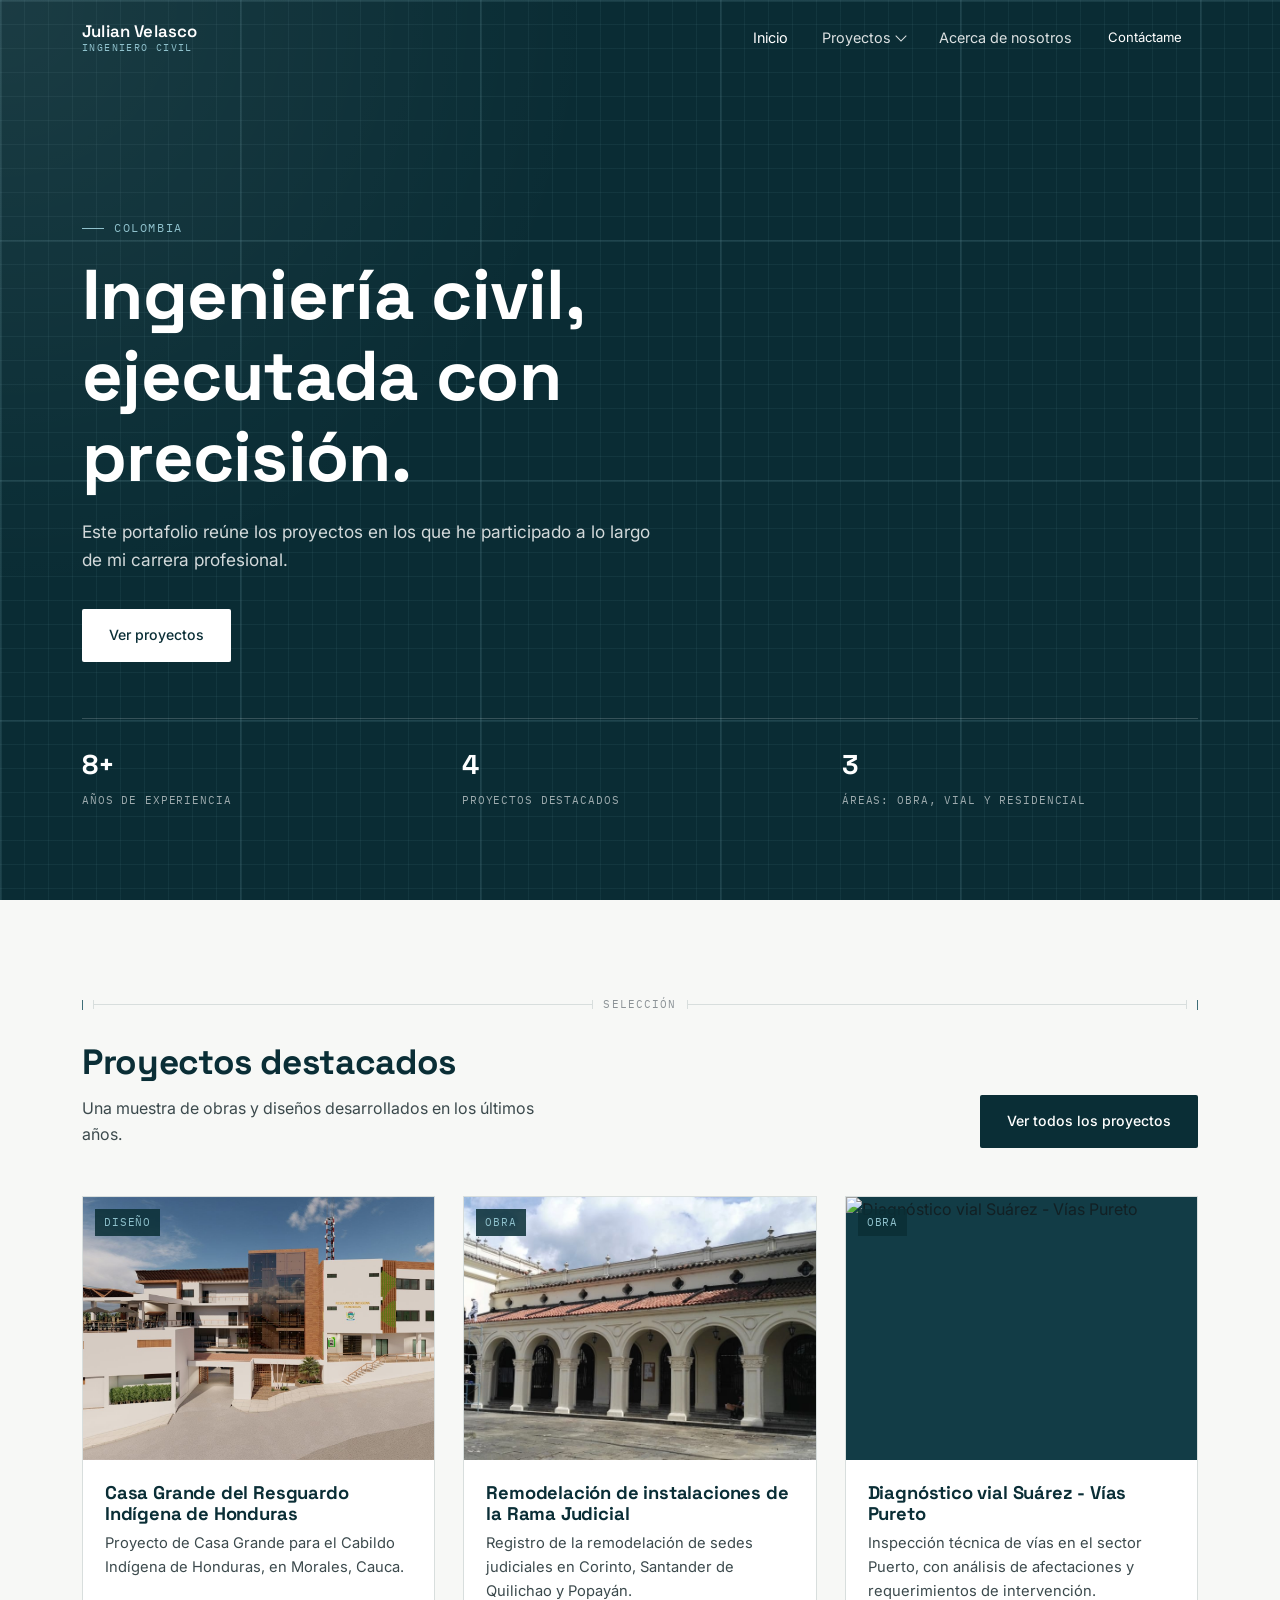
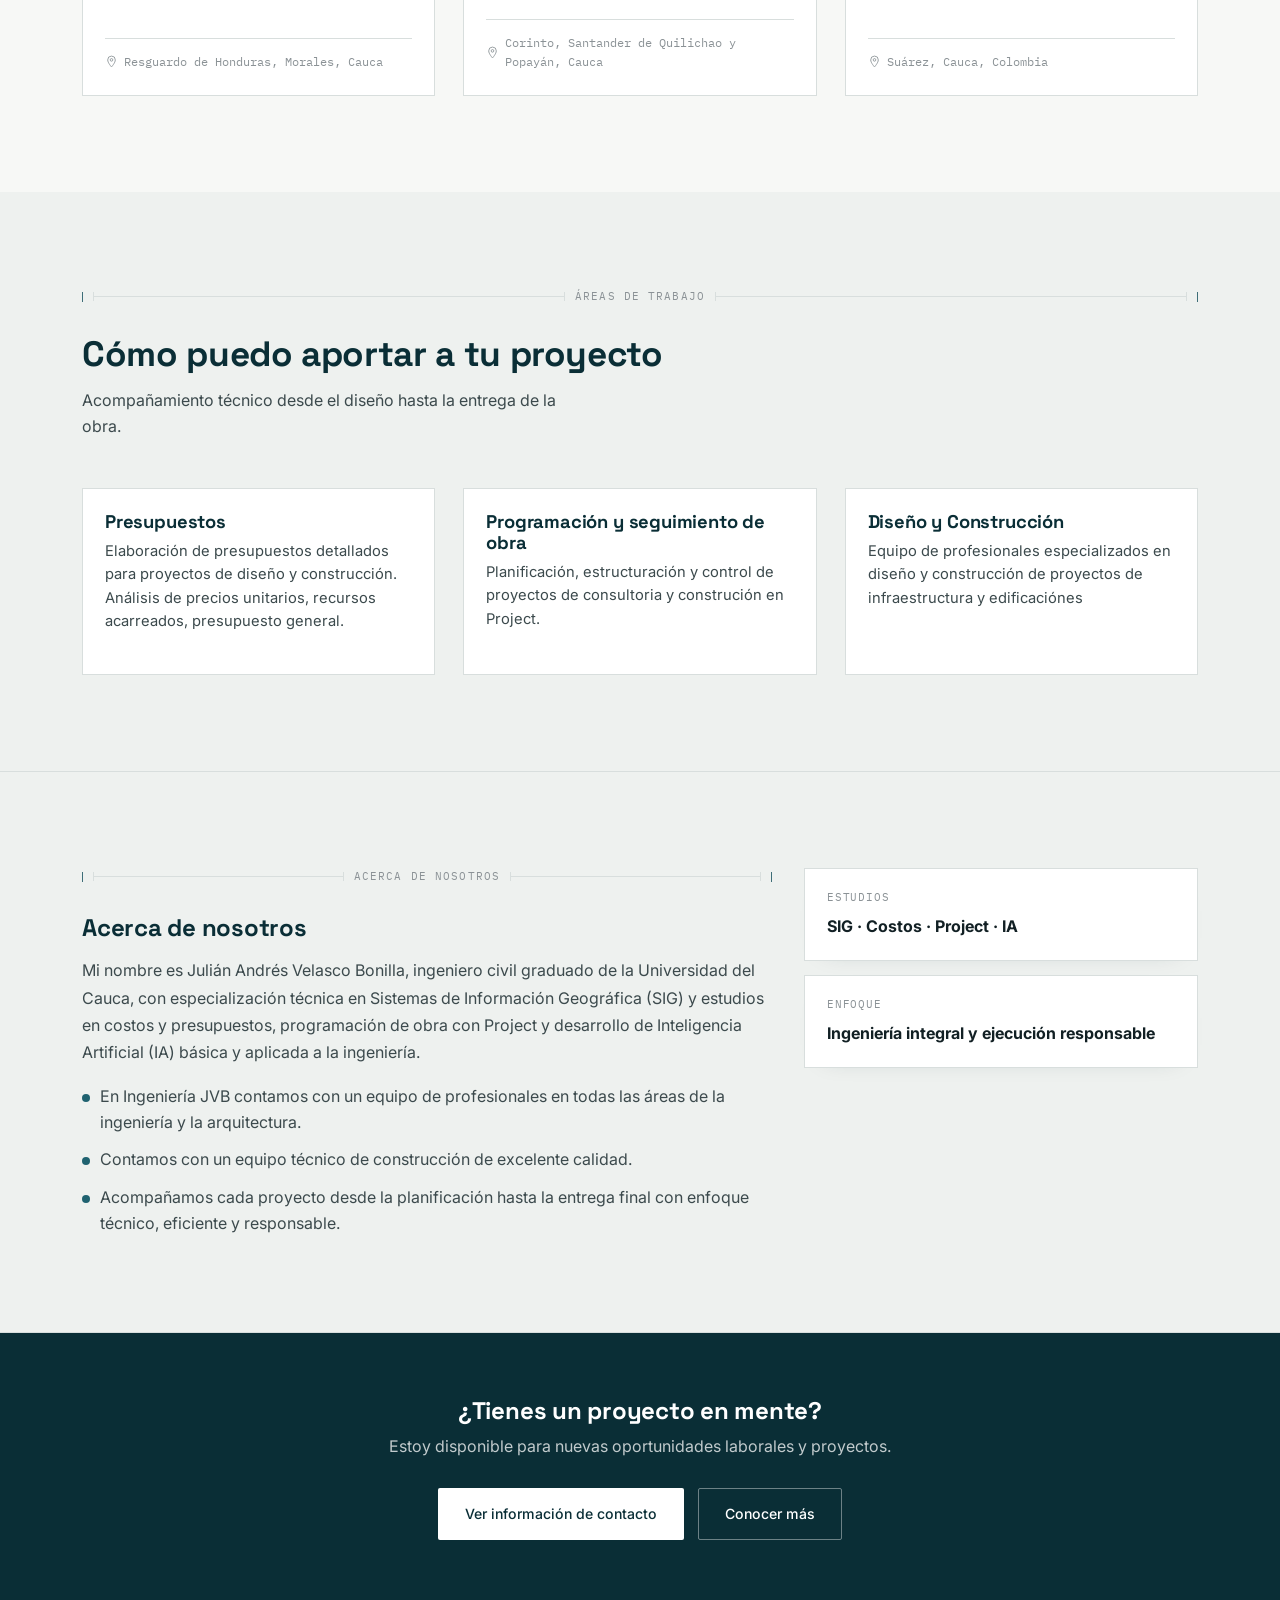
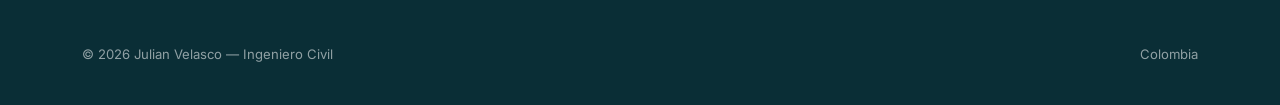
==== commit 37bfdc77: "Rename specialization label to studies Co-authored-by: Copilot <223556219+Copilot@users.noreply.gith" ====
--- a/index.html
+++ b/index.html
@@ -108,7 +108,7 @@
     </div>
     <div class="about-panel">
       <div class="mini-stat">
-        <span>Especialización</span>
+        <span>Estudios</span>
         <strong>SIG · Costos · Project · IA</strong>
       </div>
       <div class="mini-stat">
--- a/css/style.css
+++ b/css/style.css
@@ -437,14 +437,6 @@
   text-transform:uppercase;
   padding:5px 9px;
 }
-.sheet-num{
-  position:absolute;bottom:12px;right:12px;
-  font-family:var(--font-mono);
-  font-size:.7rem;
-  color:var(--white);
-  background:rgba(10,46,54,.85);
-  padding:4px 8px;
-}
 .sheet-body{padding:22px 22px 24px;flex:1;display:flex;flex-direction:column;}
 .sheet-body h3{font-size:1.15rem;margin-bottom:8px;}
 .sheet-body p{color:var(--ink-soft);font-size:.92rem;margin:0 0 16px;flex:1;}
@@ -552,15 +544,131 @@
   border-bottom:1px solid currentColor;
 }
 
+.route-section{padding-top:64px;}
+.route-section h2{font-size:1.4rem;}
+.route-description{color:var(--ink-soft);margin:0 0 18px;}
+#pd-route-viewer{
+  width:100%;
+  height:min(70vh,640px);
+  min-height:360px;
+  border:1px solid var(--line);
+  background:#dce6e8;
+}
+.route-status{color:var(--ink-soft);font-size:.88rem;margin:12px 0 0;}
+.route-section a.map-link{
+  display:inline-block;margin-top:8px;
+  font-size:.82rem;color:var(--petrol-600);
+  border-bottom:1px solid currentColor;
+}
+
 .gallery{
   display:grid;
   grid-template-columns:repeat(auto-fill,minmax(220px,1fr));
   gap:14px;
   margin-top:48px;
 }
+.gallery-image-button{
+  display:block;
+  width:100%;
+  padding:0;
+  border:0;
+  background:none;
+  text-align:inherit;
+  overflow:hidden;
+  cursor:zoom-in;
+}
 .gallery img, .gallery video{
   width:100%;height:200px;object-fit:cover;
   border:1px solid var(--line);
+}
+.gallery-image-button img{transition:transform .4s ease;}
+.gallery-image-button:hover img,
+.gallery-image-button:focus-visible img{transform:scale(1.05);}
+.gallery-image-button:focus-visible{outline-offset:4px;}
+.image-viewer{
+  position:fixed;
+  top:50%;
+  left:50%;
+  max-width:96vw;
+  max-height:96vh;
+  transform:translate(-50%,-50%);
+  margin:0;
+  padding:0;
+  border:0;
+  background:transparent;
+  color:var(--white);
+  overflow:visible;
+}
+.image-viewer::backdrop{background:rgba(5,18,21,.88);}
+.image-viewer-stage{
+  position:relative;
+  display:flex;
+  align-items:center;
+  justify-content:center;
+  max-width:94vw;
+}
+.image-viewer img{
+  display:block;
+  width:auto;
+  height:auto;
+  max-width:94vw;
+  max-height:82vh;
+  object-fit:contain;
+}
+.image-viewer-nav{
+  position:absolute;
+  top:50%;
+  z-index:1;
+  padding:8px;
+  border:0;
+  background:transparent;
+  color:#fff;
+  mix-blend-mode:difference;
+  font-size:3rem;
+  line-height:1;
+  cursor:pointer;
+  opacity:.72;
+  transform:translateY(-50%);
+  transition:opacity .2s ease;
+}
+.image-viewer .image-viewer-nav:hover:not(:disabled),
+.image-viewer .image-viewer-nav:focus-visible{
+  opacity:1;
+}
+.image-viewer-previous{left:4px;}
+.image-viewer-next{right:4px;}
+.image-viewer-nav:disabled{opacity:.35;cursor:not-allowed;}
+.image-viewer-close{
+  position:absolute;
+  top:4px;
+  right:4px;
+  z-index:2;
+  padding:8px;
+  border:0;
+  background:transparent;
+  color:#fff;
+  mix-blend-mode:difference;
+  font-size:2rem;
+  line-height:1;
+  cursor:pointer;
+  opacity:.72;
+  transition:opacity .2s ease;
+}
+.image-viewer .image-viewer-close:hover,
+.image-viewer .image-viewer-close:focus-visible{
+  opacity:1;
+}
+.image-viewer-caption{
+  margin:10px 0 0;
+  color:rgba(255,255,255,.78);
+  font-family:var(--font-mono);
+  font-size:.72rem;
+}
+@media(max-width:480px){
+  .image-viewer-stage,
+  .image-viewer img{max-width:calc(100vw - 40px);}
+  .image-viewer-nav{font-size:2.5rem;}
+  .image-viewer-close{font-size:1.8rem;}
 }
 
 /* ============================================================
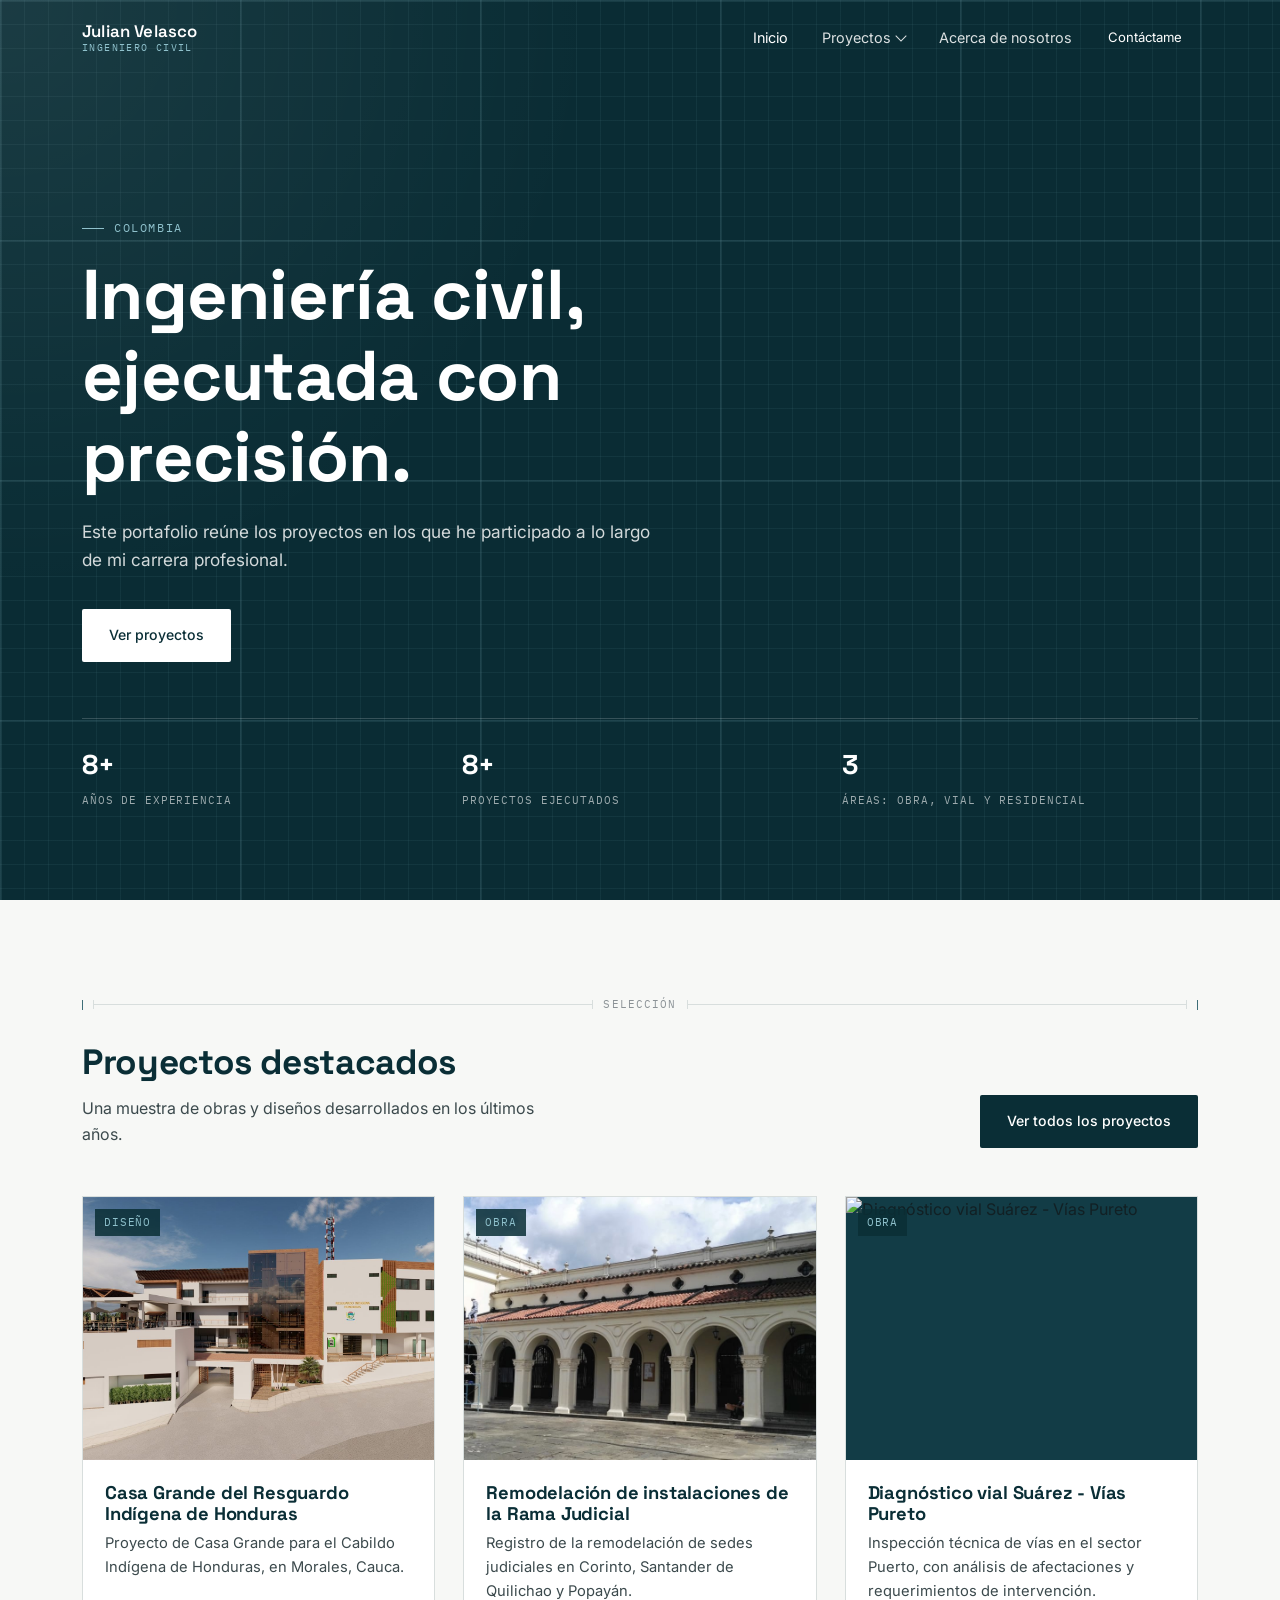
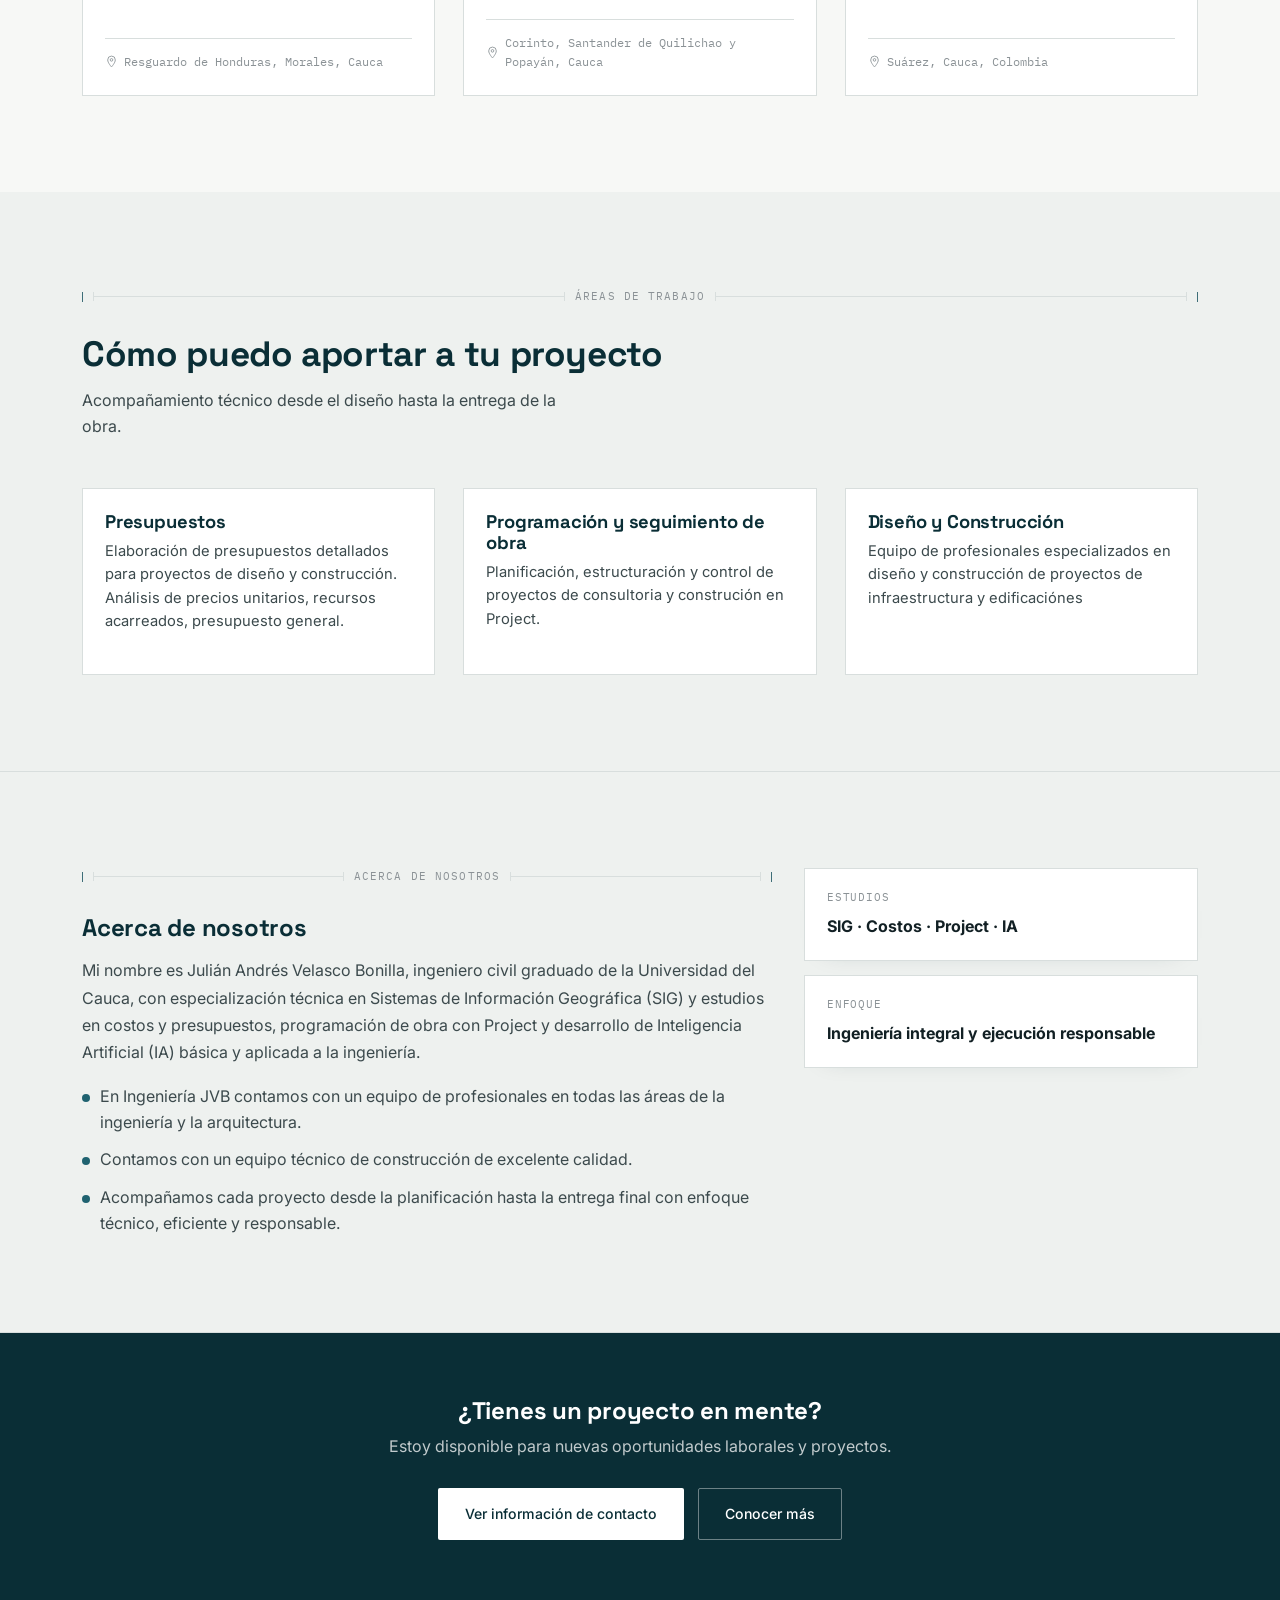
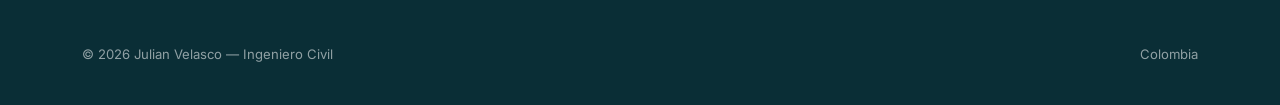
==== commit 01bce17c: "Bust cache for shared site script Co-authored-by: Copilot <223556219+Copilot@users.noreply.github.co" ====
--- a/index.html
+++ b/index.html
@@ -138,6 +138,6 @@
 </footer>
 
 <script src="js/data.js"></script>
-<script src="js/main.js"></script>
+<script src="js/main.js?v=20261015-1"></script>
 </body>
 </html>
--- a/css/style.css
+++ b/css/style.css
@@ -608,17 +608,22 @@
   max-width:94vw;
 }
 .image-viewer img{
+  position:relative;
+  z-index:0;
   display:block;
   width:auto;
   height:auto;
   max-width:94vw;
   max-height:82vh;
   object-fit:contain;
+  transform-origin:center;
+  touch-action:none;
+  user-select:none;
 }
 .image-viewer-nav{
   position:absolute;
   top:50%;
-  z-index:1;
+  z-index:2;
   padding:8px;
   border:0;
   background:transparent;
@@ -642,7 +647,7 @@
   position:absolute;
   top:4px;
   right:4px;
-  z-index:2;
+  z-index:3;
   padding:8px;
   border:0;
   background:transparent;
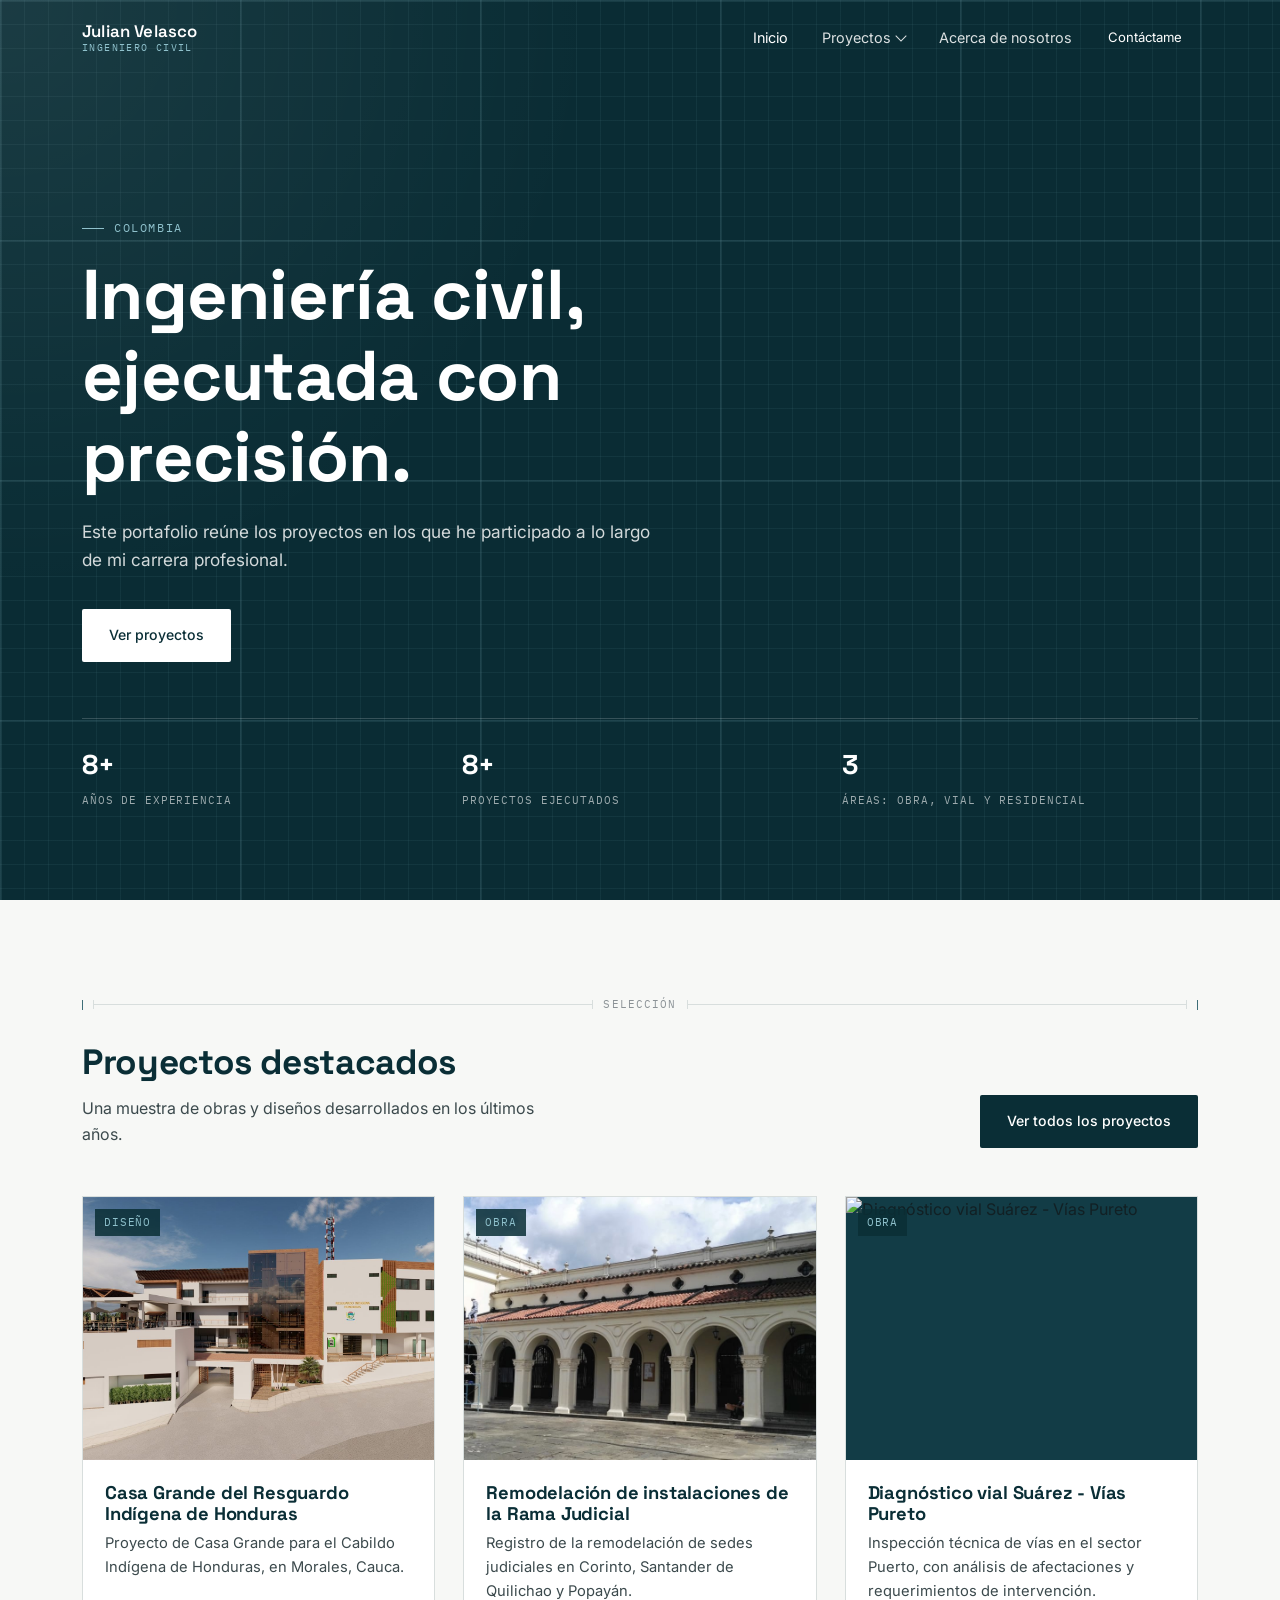
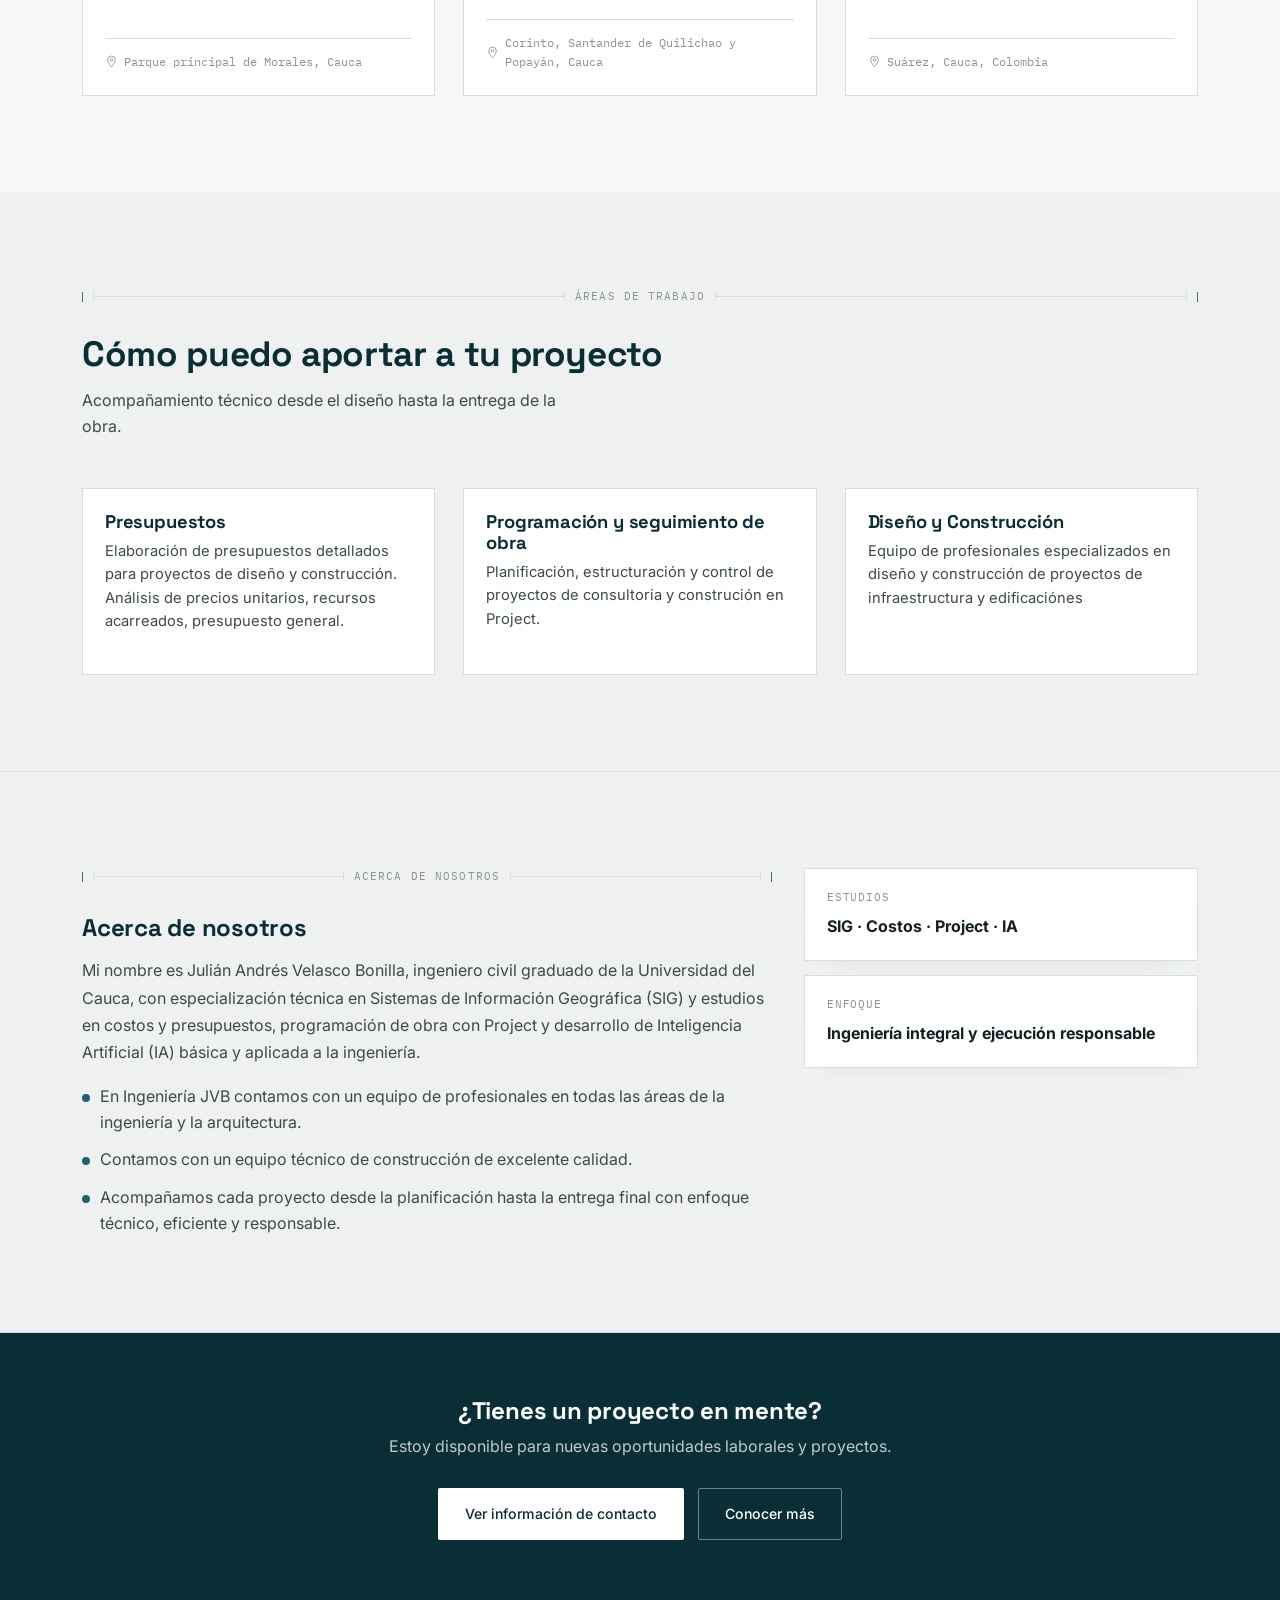
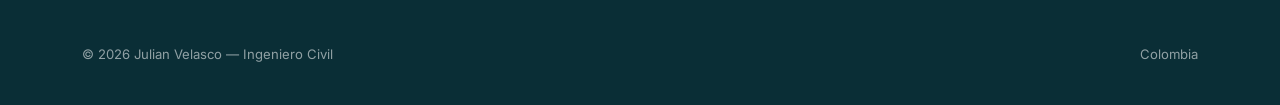
==== commit b527fe57: "Refresh browser cache for keyboard image zoom Co-authored-by: Copilot <223556219+Copilot@users.norep" ====
--- a/index.html
+++ b/index.html
@@ -138,6 +138,6 @@
 </footer>
 
 <script src="js/data.js"></script>
-<script src="js/main.js?v=20261015-1"></script>
+<script src="js/main.js?v=20261015-3"></script>
 </body>
 </html>
--- a/css/style.css
+++ b/css/style.css
@@ -600,6 +600,12 @@
   overflow:visible;
 }
 .image-viewer::backdrop{background:rgba(5,18,21,.88);}
+.image-viewer.is-zoomed .image-viewer-nav,
+.image-viewer.is-zoomed .image-viewer-close{
+  visibility:hidden;
+  opacity:0;
+  pointer-events:none;
+}
 .image-viewer-stage{
   position:relative;
   display:flex;
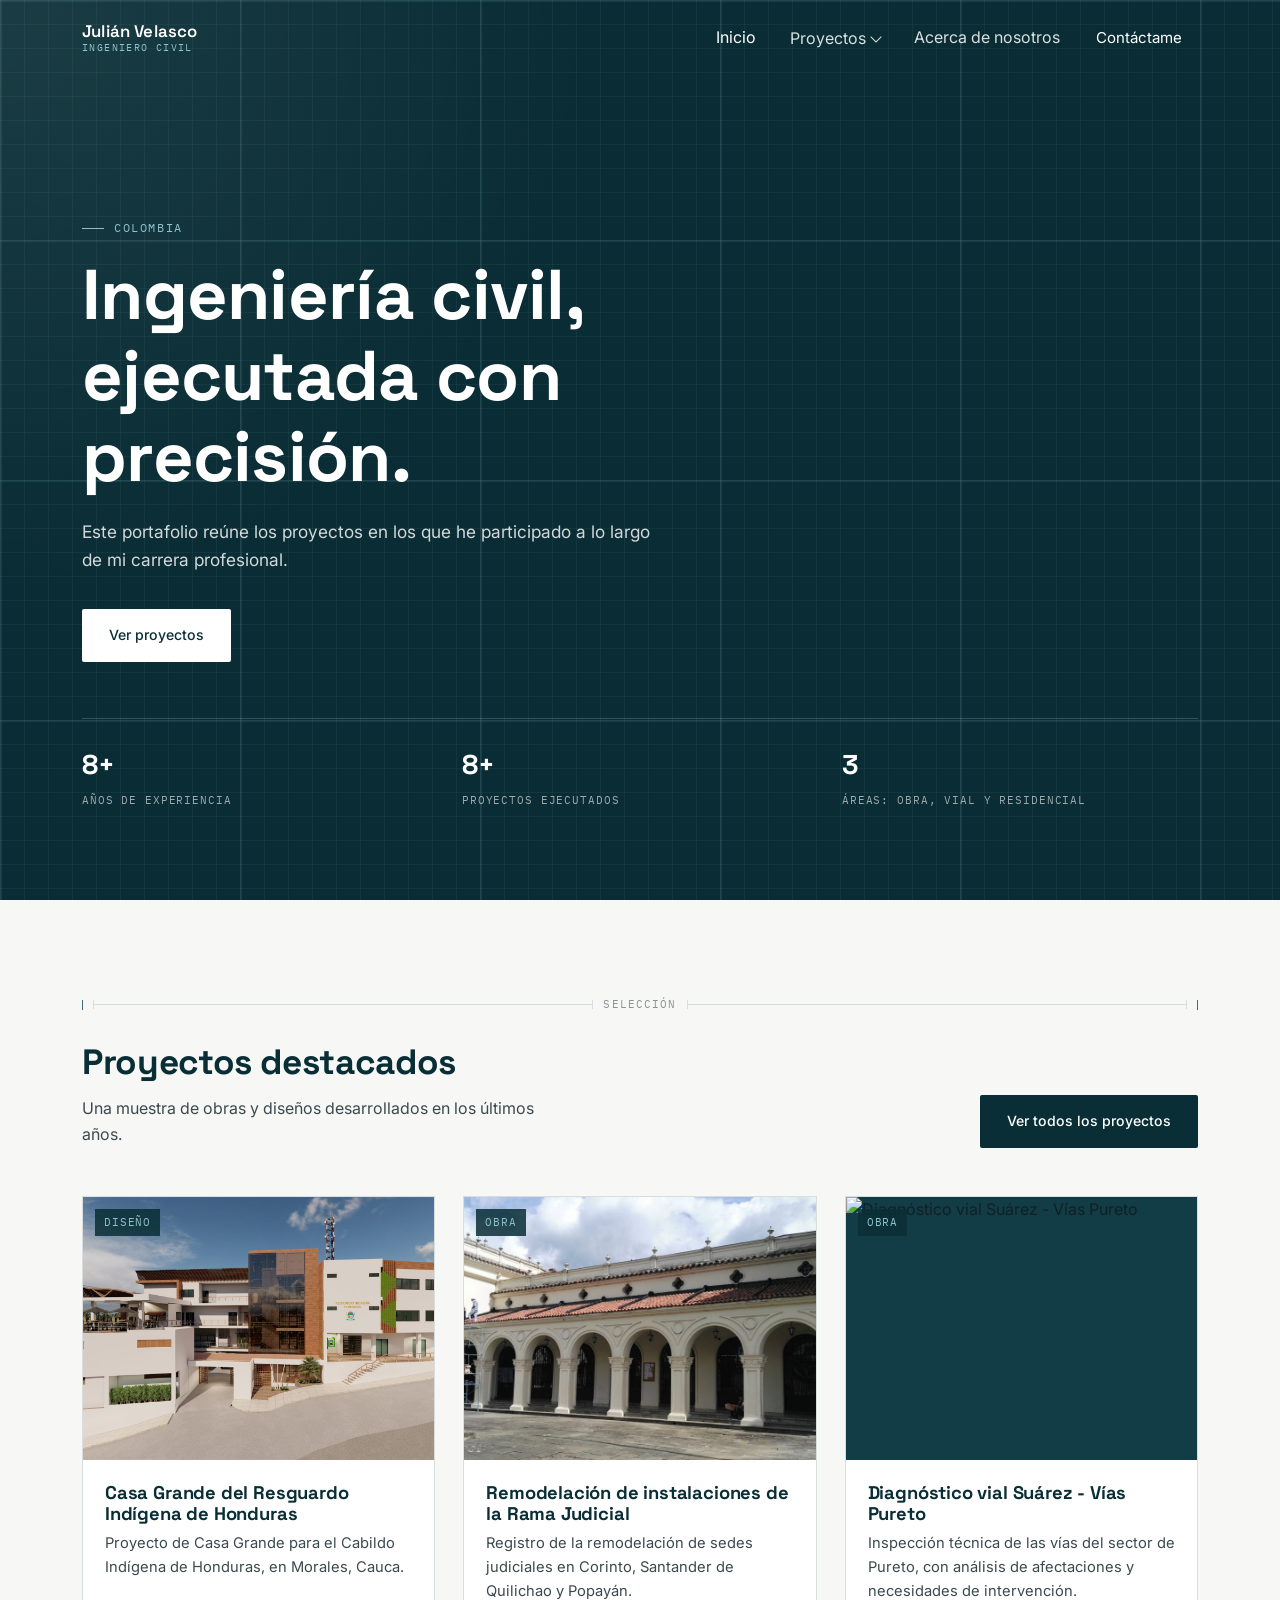
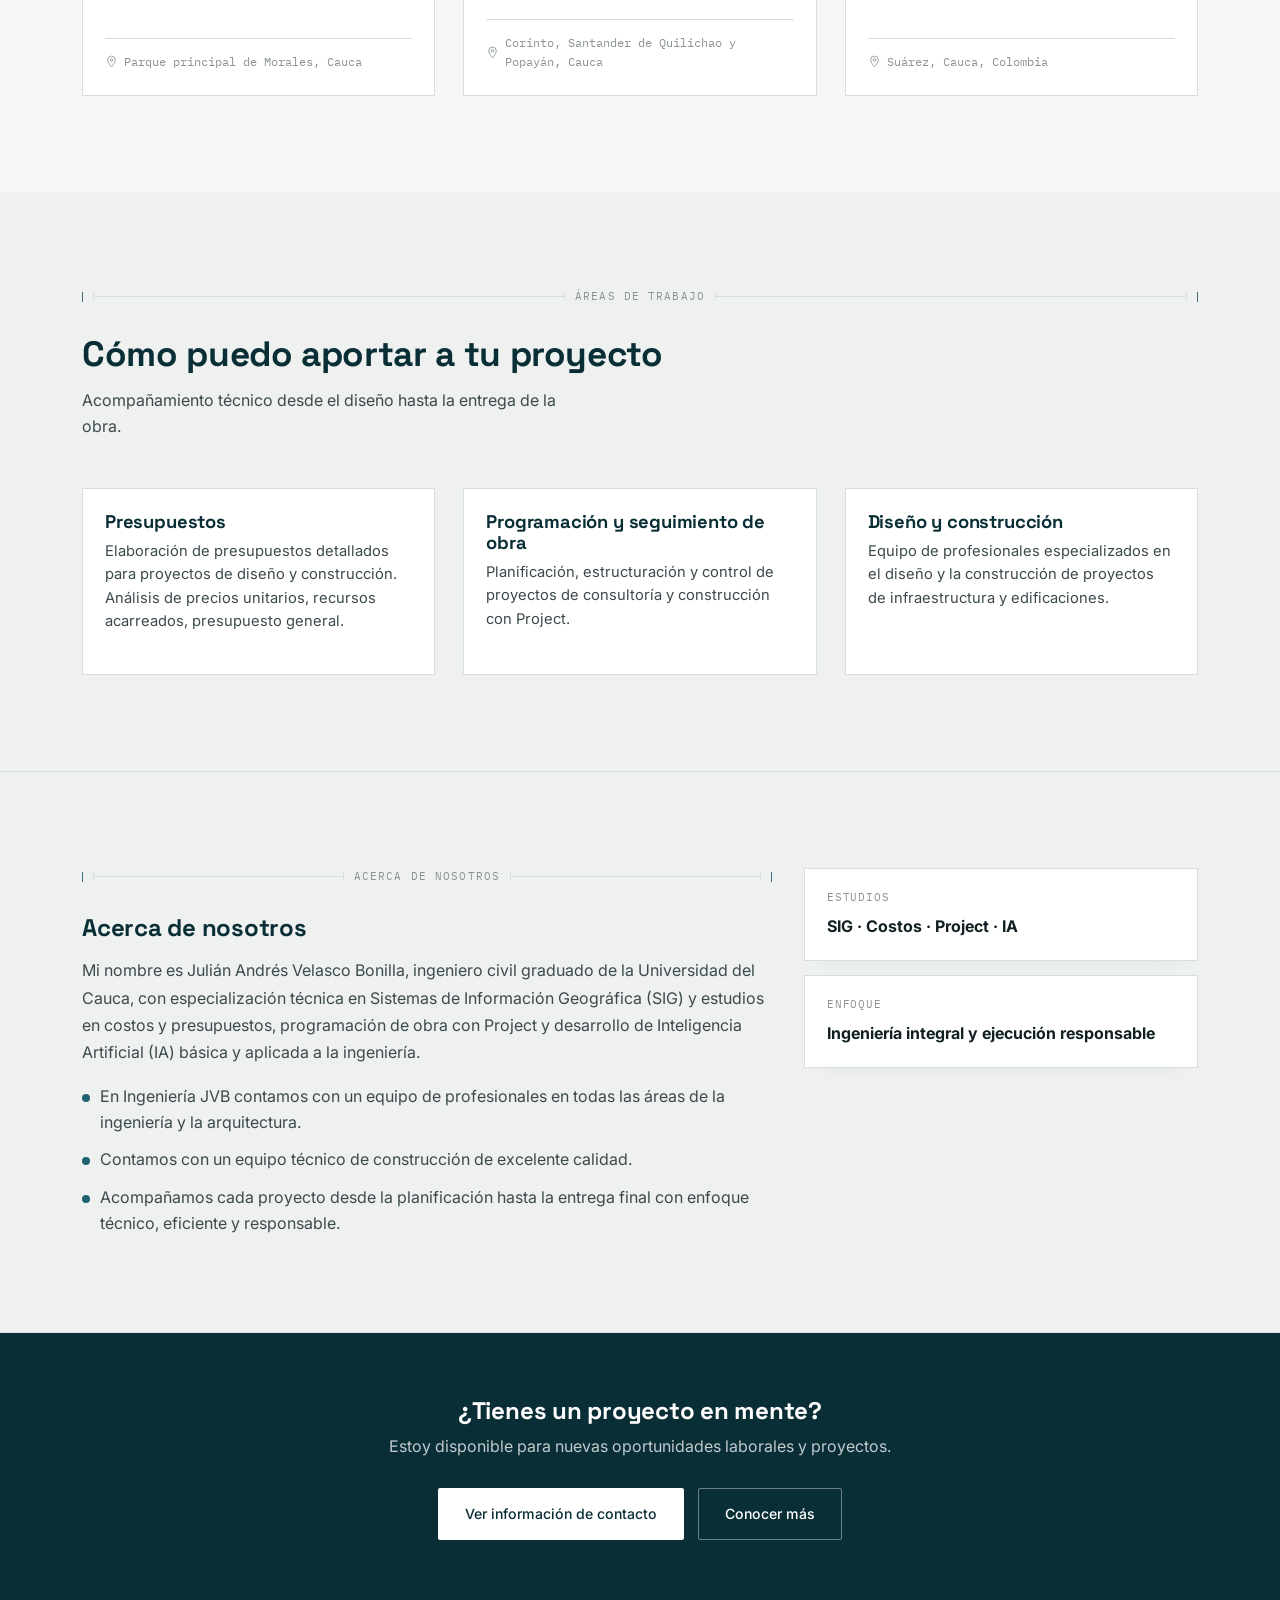
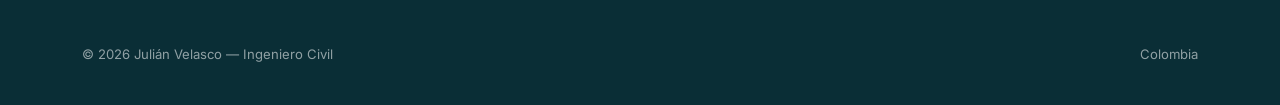
==== commit f25ffd0e: "Correct Spanish spelling across the site Co-authored-by: Copilot <223556219+Copilot@users.noreply.gi" ====
--- a/index.html
+++ b/index.html
@@ -3,7 +3,7 @@
 <head>
 <meta charset="UTF-8">
 <meta name="viewport" content="width=device-width, initial-scale=1.0">
-<title>Julian Velasco — Ingeniero Civil</title>
+<title>Julián Velasco — Ingeniero Civil</title>
 <link rel="icon" type="image/png" href="assets/favicon.png">
 <meta name="description" content="Portafolio profesional de ingeniería civil: proyectos de obra, diseño estructural, vial e hidráulico.">
 <link rel="preconnect" href="https://fonts.googleapis.com">
@@ -14,7 +14,7 @@
 
 <nav class="nav">
   <div class="nav-inner">
-    <a href="index.html" class="brand">Julian Velasco<small>Ingeniero Civil</small></a>
+    <a href="index.html" class="brand">Julián Velasco<small>Ingeniero Civil</small></a>
     <button class="nav-toggle" aria-label="Abrir menú"><span></span><span></span><span></span></button>
     <ul class="nav-links">
       <li><a href="index.html" class="active">Inicio</a></li>
@@ -85,13 +85,13 @@
       <div class="sheet-card" style="cursor:default;">
         <div class="sheet-body">
           <h3>Programación y seguimiento de obra</h3>
-          <p>Planificación, estructuración y control de proyectos de consultoria y construción en Project.</p>
+          <p>Planificación, estructuración y control de proyectos de consultoría y construcción con Project.</p>
         </div>
       </div>
       <div class="sheet-card" style="cursor:default;">
         <div class="sheet-body">
-          <h3>Diseño y Construcción</h3>
-          <p>Equipo de profesionales especializados en diseño y construcción de proyectos de infraestructura y edificaciónes</p>
+          <h3>Diseño y construcción</h3>
+          <p>Equipo de profesionales especializados en el diseño y la construcción de proyectos de infraestructura y edificaciones.</p>
         </div>
       </div>
     </div>
@@ -132,7 +132,7 @@
 
 <footer>
   <div class="container footer-inner">
-    <span>© <span id="year"></span> Julian Velasco — Ingeniero Civil</span>
+    <span>© <span id="year"></span> Julián Velasco — Ingeniero Civil</span>
     <span>Colombia</span>
   </div>
 </footer>
--- a/css/style.css
+++ b/css/style.css
@@ -164,7 +164,7 @@
   align-items:center;
   gap:6px;
   color:rgba(255,255,255,.85);
-  font-size:.9rem;
+  font-size:1rem;
   padding:10px 14px;
   border:none;
   background:none;
@@ -202,7 +202,7 @@
   display:block;
   color:var(--ink) !important;
   padding:10px 12px;
-  font-size:.87rem;
+  font-size:1rem;
   border-radius:2px;
 }
 .dropdown a:hover{background:var(--paper-dim);}
@@ -211,7 +211,7 @@
   border:1px solid rgba(255,255,255,.35);
   color:var(--white) !important;
   padding:8px 16px !important;
-  font-size:.82rem !important;
+  font-size:.94rem !important;
 }
 .nav-cta:hover{
   background:var(--white);
@@ -568,6 +568,7 @@
   margin-top:48px;
 }
 .gallery-image-button{
+  position:relative;
   display:block;
   width:100%;
   padding:0;
@@ -576,6 +577,21 @@
   text-align:inherit;
   overflow:hidden;
   cursor:zoom-in;
+}
+.gallery-caption{
+  position:absolute;
+  right:0;bottom:0;left:0;
+  display:-webkit-box;
+  padding:28px 12px 12px;
+  overflow:hidden;
+  background:linear-gradient(transparent,rgba(5,18,21,.82));
+  color:var(--white);
+  font-size:.8rem;
+  line-height:1.4;
+  text-align:left;
+  text-overflow:ellipsis;
+  -webkit-box-orient:vertical;
+  -webkit-line-clamp:2;
 }
 .gallery img, .gallery video{
   width:100%;height:200px;object-fit:cover;
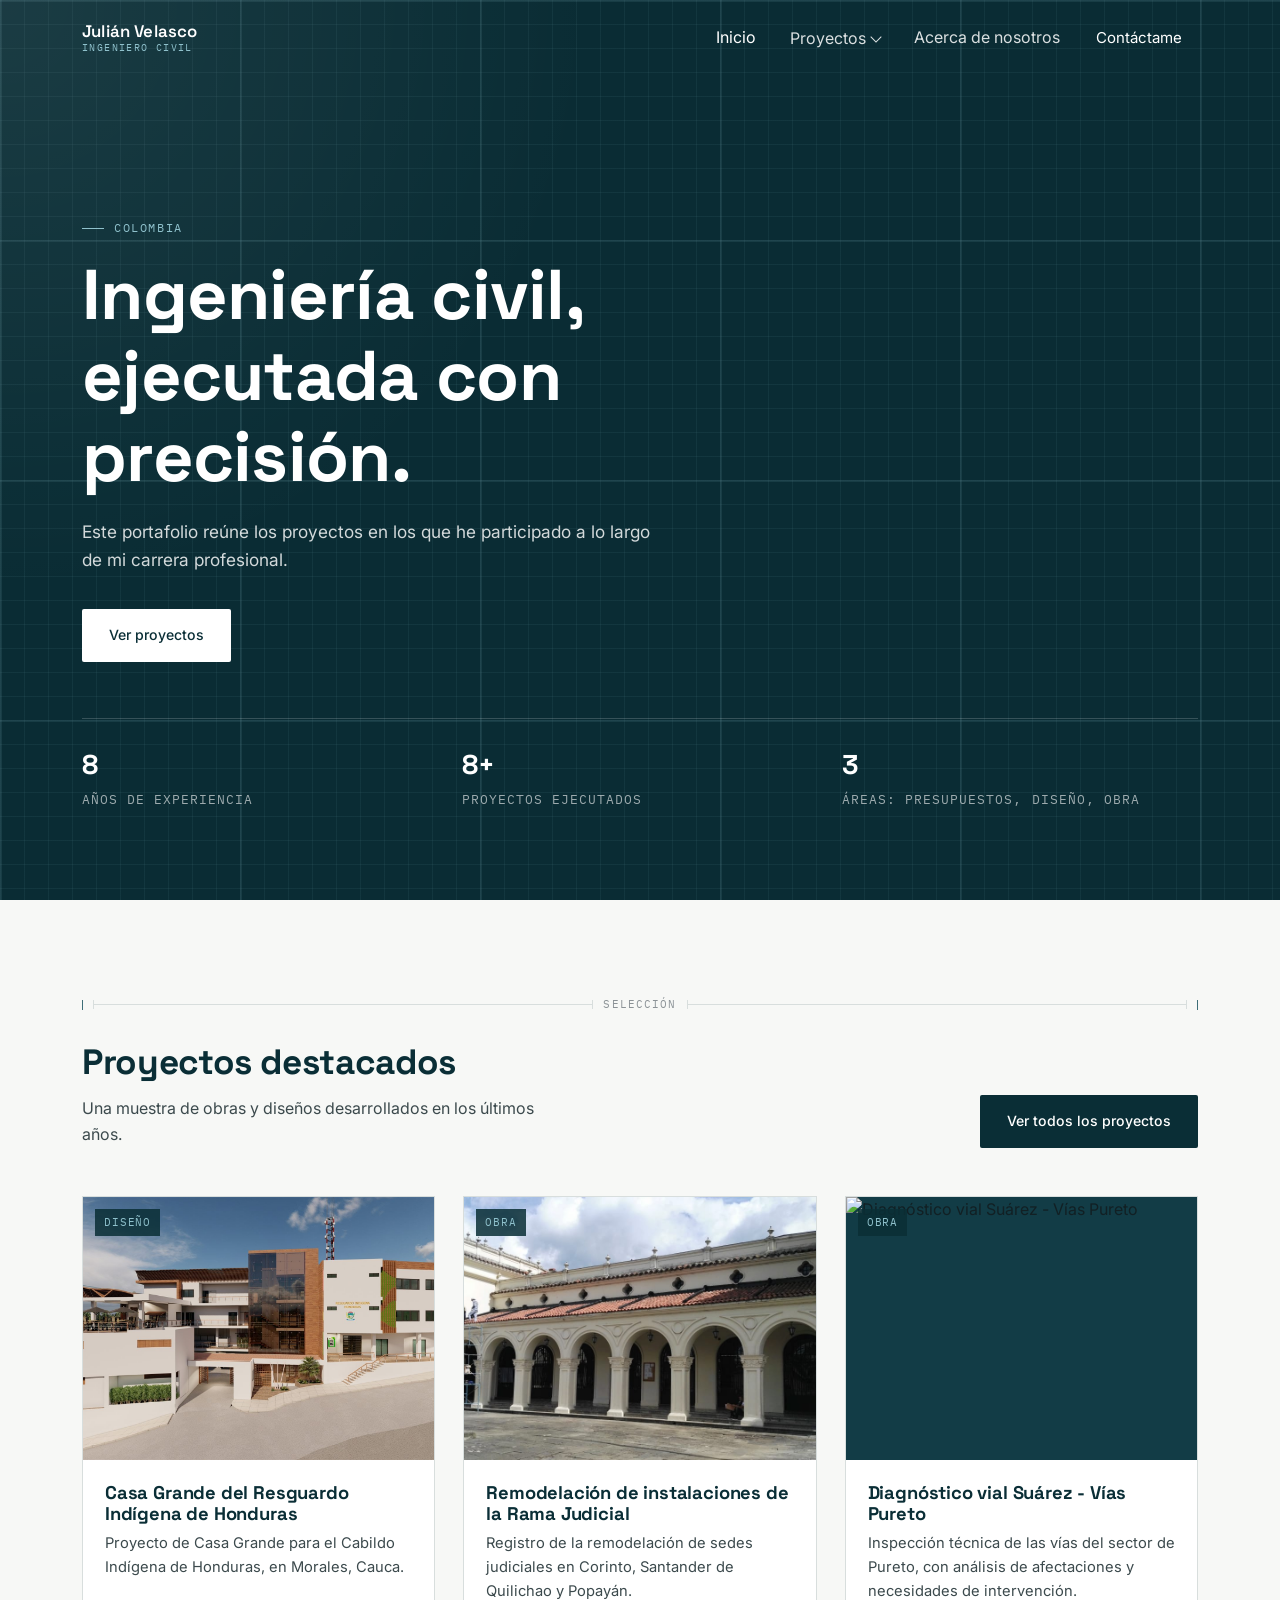
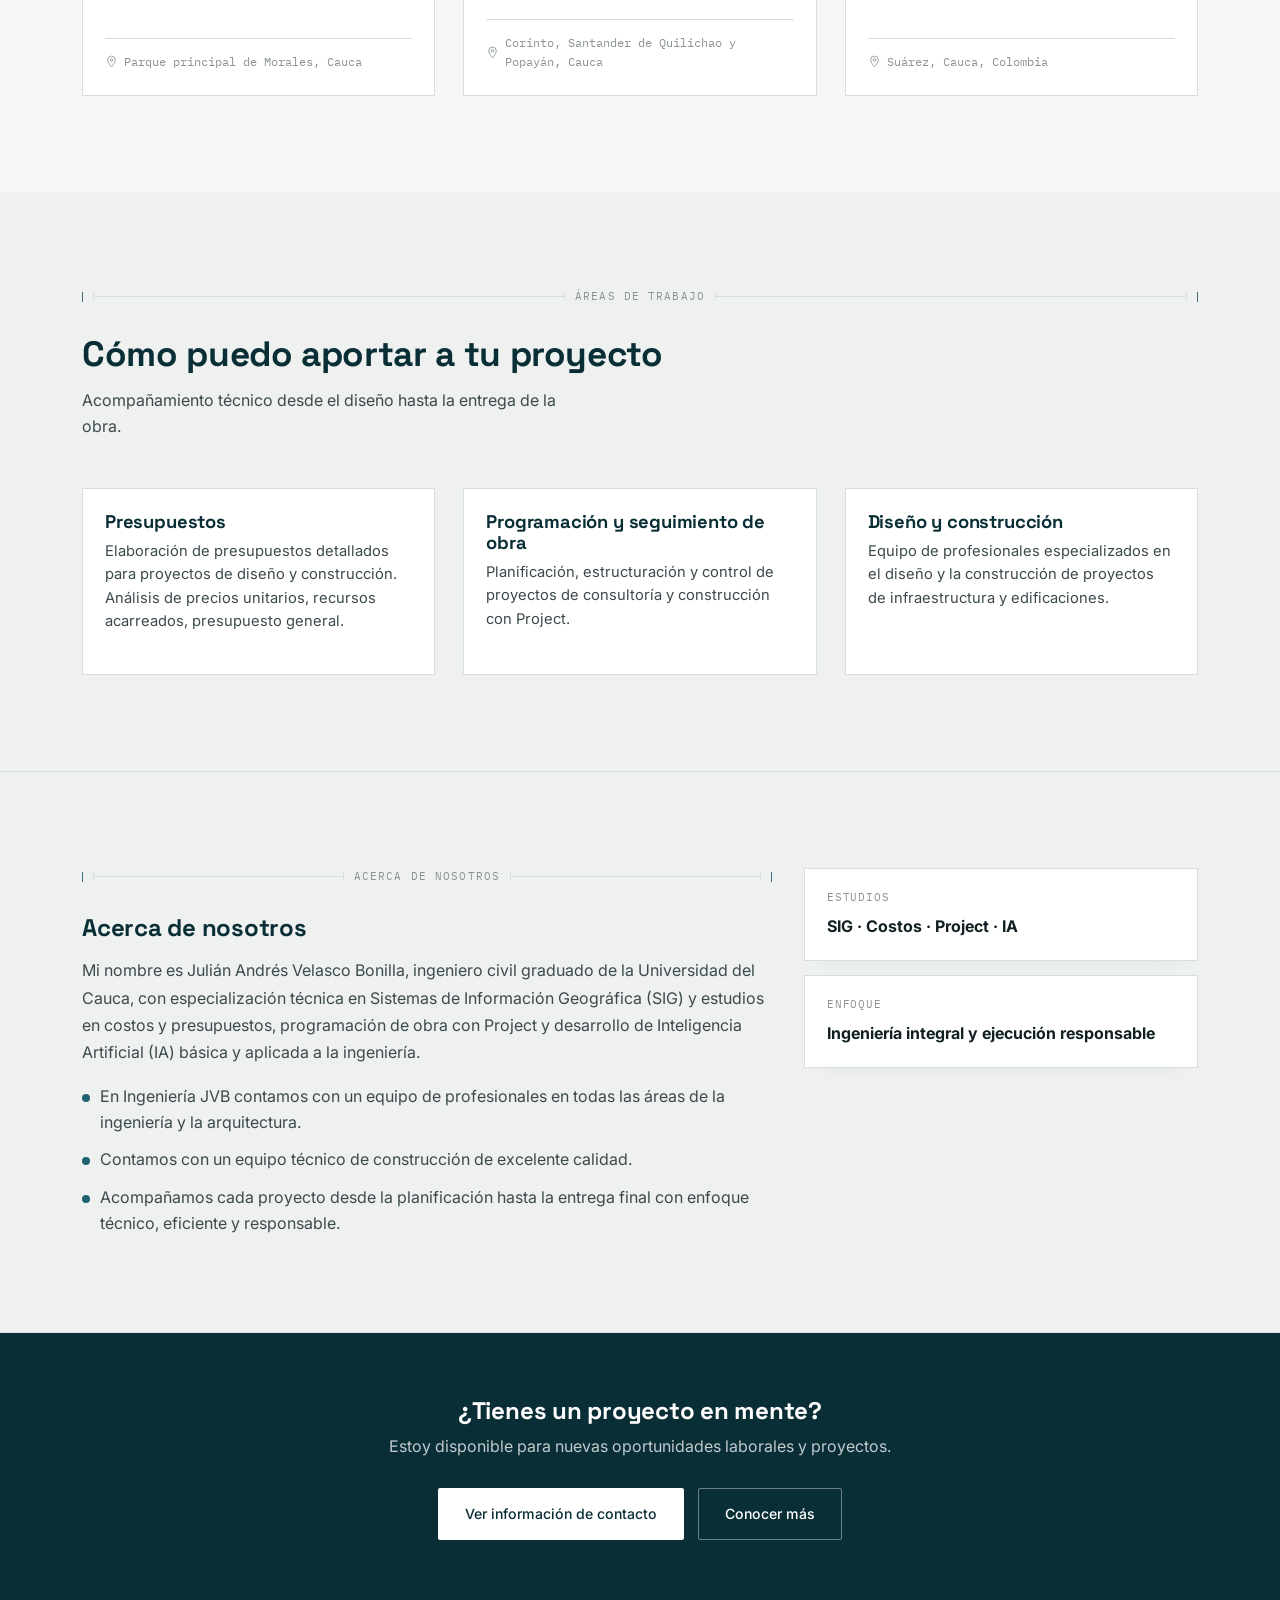
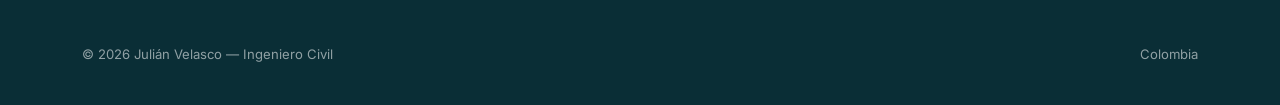
==== commit c297c791: "Update years of experience statistic Co-authored-by: Copilot <223556219+Copilot@users.noreply.github" ====
--- a/index.html
+++ b/index.html
@@ -44,7 +44,7 @@
       
     </div>
     <div class="hero-stats">
-      <div class="stat"><b>8+</b><span>Años de experiencia</span></div>
+      <div class="stat"><b>8</b><span>Años de experiencia</span></div>
       <div class="stat"><b>8+</b><span>Proyectos ejecutados</span></div>
       <div class="stat"><b>3</b><span>Áreas: Presupuestos, diseño, obra</span></div>
       
--- a/css/style.css
+++ b/css/style.css
@@ -353,7 +353,7 @@
 }
 .hero-stats .stat span{
   font-family:var(--font-mono);
-  font-size:.68rem;
+  font-size:.8rem;
   letter-spacing:.08em;
   text-transform:uppercase;
   color:rgba(255,255,255,.6);
@@ -581,7 +581,7 @@
 .gallery-caption{
   position:absolute;
   right:0;bottom:0;left:0;
-  display:-webkit-box;
+  display:block;
   padding:28px 12px 12px;
   overflow:hidden;
   background:linear-gradient(transparent,rgba(5,18,21,.82));
@@ -590,8 +590,7 @@
   line-height:1.4;
   text-align:left;
   text-overflow:ellipsis;
-  -webkit-box-orient:vertical;
-  -webkit-line-clamp:2;
+  white-space:nowrap;
 }
 .gallery img, .gallery video{
   width:100%;height:200px;object-fit:cover;
